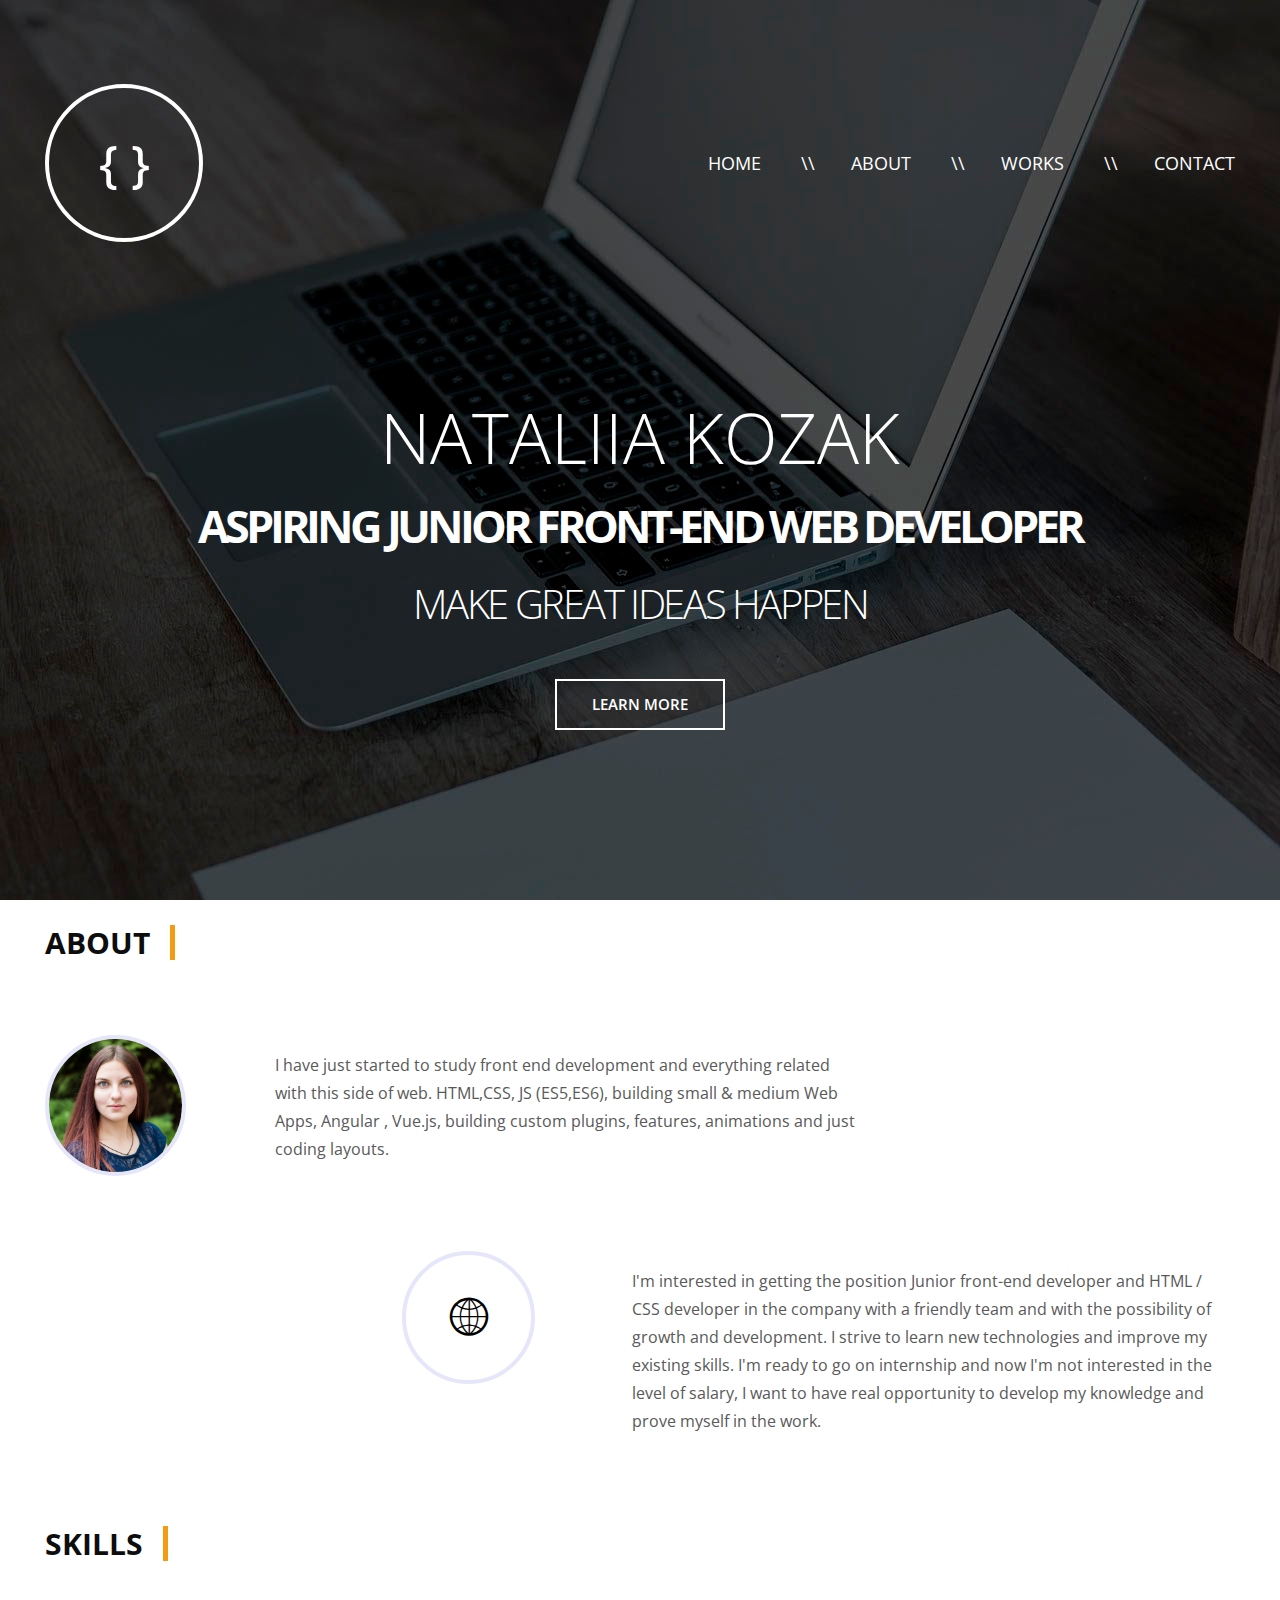
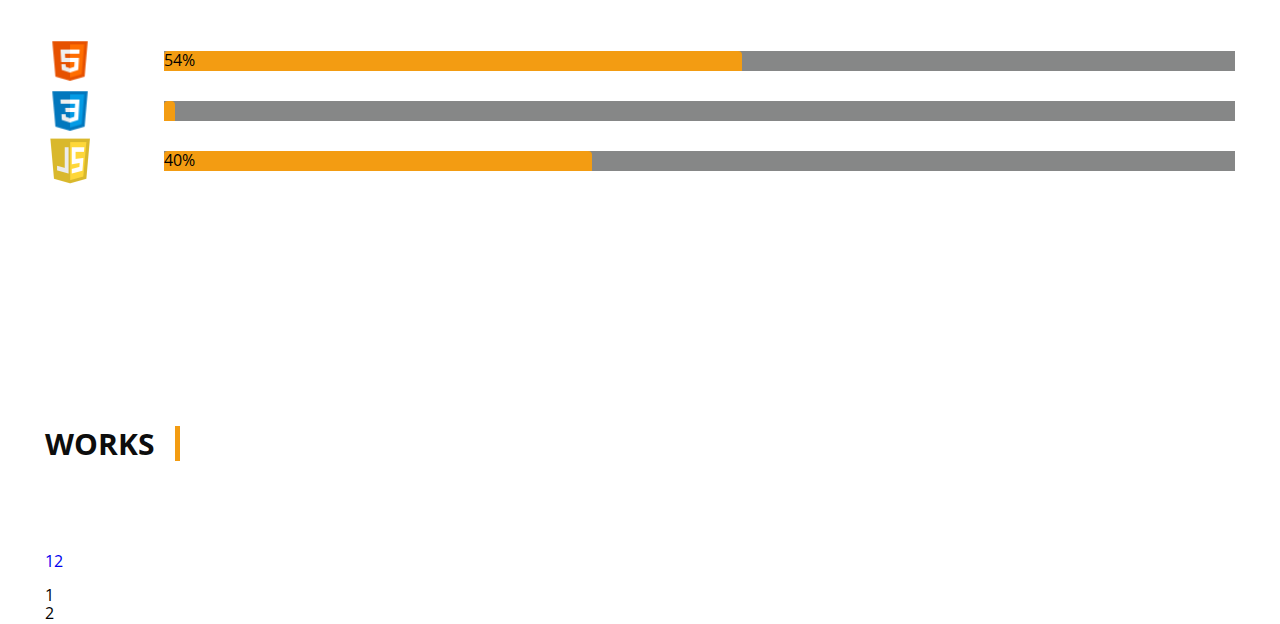
==== index.html @ 7c9bb52e "First commit" ====
<!DOCTYPE html>
<html lang="en">
<head>
    <meta charset="UTF-8">
    <title>Main</title>
    <meta name="viewport" content="width=device-width, initial-scale=1, user-scalable=no, maximum-scale=1">
    <link href="https://fonts.googleapis.com/css?family=Calligraffitti|Open+Sans:300,300i,400,400i,600,600i,700,700i&amp;subset=cyrillic,cyrillic-ext"
          rel="stylesheet">

    <link rel="stylesheet" href="css/normalize.css">
    <link rel="stylesheet" href="css/style.css">
    <link rel="stylesheet" href="css/iconmoon.css">

</head>
<body>
<header>
    <div class="container ">
        <div class=" header-container">
            <div class="logo"><a href="#"> { }</a></div>
            <div class="nav">
                <ul class="menu">
                    <li class="menu__item">
                        <a class="menu__link">Home</a></li>
                    <li class="menu__item">
                        <a href="#about" class="menu__link">About</a></li>
                    <li class="menu__item">
                        <a href="#works" class="menu__link">Works</a></li>
                    <li class="menu__item">
                        <a href="contact"class="menu__link">Contact</a>
                    </li>
                </ul>

            </div>
        </div>
    </div>
</header>
<section id="banner">
    <div class="container">
        <h1>
            Nataliia Kozak
            <span class="bold">Aspiring Junior Front-end web developer </span>
            <span class="small">Make Great Ideas Happen</span>
        </h1>
        <a href="#about" class="btn">Learn More</a>
    </div>
</section>
<section id="about">
    <div class="container">
        <div class="title">
            <h2>About</h2>
        </div>
        <div class="about-block">

                <div class="my-photo">
                <img src="img/photo.jpg">



            </div>
            <div class="about-block__text">
                <p>I have just started to study front end development and everything related with
                    this side of web. HTML,CSS, JS (ES5,ES6), building small & medium Web Apps, Angular , Vue.js,
                    building custom plugins, features, animations and just coding layouts.
                </p></div>
        </div>

        <div class="about-block second-block">
            <div class="about-block__icon">
                <span class="icon-world"></span>
            </div>
            <div class="about-block__text">
                <p>I'm interested in getting the position Junior front-end developer and HTML / CSS developer in the
                    company with a friendly team and with the possibility of growth and development. I strive to learn
                    new technologies and improve my existing skills.
                    I'm ready to go on internship and now I'm not interested in the level of salary, I want to have real
                    opportunity to develop my knowledge and prove myself in the work.
                </p>
            </div>

        </div>
    </div>

    <div class="clearfix"></div>
</section>

<section id="skills">
    <div class="container">
        <div class="title">
            <h2>Skills</h2>
        </div>
        <div class="skills-block">

                <div class="skills-block__item" id="html5">
                    <img src="img/html.png" alt="html">
                    <div class="line">
                        <div class="inside_line" style="width:1%;" id="line-html"></div></div>

</div>
            <div class="skills-block__item" id="css">
                <img src="img/css3.png" alt="css">
                <div class="line">
                    <div class="inside_line" id="line-css"></div></div>
            </div>


            <div class="skills-block__item" id="js">
                <img src="img/javascript.png" alt="javascript">
                <div class="line">
                    <div class="inside_line" id="line-js"></div></div>
            </div>




                <p id="extra_p"></p>


         </div>
    </div>
</section>


    <section id="works">
        <div class="container">
            <div class="title">
                <h2>Works</h2>
            </div>

            <div class="slider">

            </div>
            <div class="tab-container">
                <ul class="tab-list tabs">
                    <li class="tab-list__item">
                        <a href="#tab1">1</a>
                    </li>
                    <li class="tab-list__item">
                        <a href="#tab2">2</a>
                    </li>


                </ul>
                <div class="tab-content">
                    <div id="tab1">1</div>
                    <div id="tab2">2</div>

                </div>

            </div>
        </div>
    </section>
    <script src="js/jquery-3.3.1.min.js"></script>
    <script src="js/custom.js"></script>
</body>
</html>
---- css/style.css ----
body{
    background-color: white;
    color:black;
    font-family:"Open Sans", Arial, self-serif;
    font-size: 16px;
}

.container{
    max-width: 1190px;
    margin: 0 auto;
    padding: 0 20px;
}


h1 {
    color: #ffffff;
    font-size: 70px;
    font-weight: 300;

    text-transform: uppercase;

}
h1 .bold {
        font-size: 45px;
        font-weight: 700;
        letter-spacing: -4.2px;
        display: block;
        padding-top: 0.5em;
    }
h1 .small{
    font-size: 40px;
    font-weight: 300;
    letter-spacing: -2.4px;

}



h2{
    display: inline-block;
    color: #0d0d0d;
    font-size: 30px;
    font-weight: 700;
    line-height: 35px;
    text-transform: uppercase;
    border-right: 5px solid #f39c12;
    padding-right: 20px;
}

header{
position: absolute;
    top:84px;
    left: 0;
    right: 0;
    z-index: 99;
}



.header-container{
    display: flex;
    align-items: center;
    justify-content: space-between;
}


.logo a {
    display: flex;
    align-items: center;
    justify-content: center;
    width: 150px;
    height: 150px;
    border: 4px solid #ffffff;
    color: #ffffff;
    font-size: 50px;
    line-height: 45px;
    font-weight: 500;
    text-transform: uppercase;
    border-radius: 50%;
}

.logo a:hover {
    color: #f39c12;
}


.menu {
    list-style: none;
    display: flex;
    justify-content: center;
}

.menu__item{
    margin-left: 90px;
    position: relative;
}

.menu__item:after{
    content:"\\\\";
    display: block;
    color: #ffffff;
    font-size: 18px;
    font-weight: 400;
    line-height: 20px;
    position: absolute;
    left: 100%;
    margin-left: 40px;
    top:0;
}

.menu__item:last-child:after{
    display: none;
}

.menu__link{
    color: #ffffff;
    font-size: 18px;
    font-weight: 400;
    line-height: 20px;
    text-transform: uppercase;
}

.menu__link:hover{
    color: #000000;

}

#banner {
    box-sizing: border-box;
    padding-top: 350px;
    padding-bottom: 30px;
    text-align: center;
    background: url(../img/junior.png) no-repeat center top;
    height: 900px;
    background-attachment: fixed;


}

.btn {
    display: inline-block;
    vertical-align: middle;
    font-family: 'Open Sans', Arial ,sans-serif;
    border: 2px solid #ffffff;
    background-color: transparent;
    color: #ffffff;
    font-size: 15px;
    font-weight: 600;
    text-transform: uppercase;
    text-decoration: none;
    padding: 15px 35px ;
}

.btn:hover {
    background-color: #f39c12;
    color: #ffffff;
    text-decoration: none;
    border-color: #f39c12;
}




.title {
    padding-bottom: 50px;
}

.about-block {
    display: flex;
    justify-content: space-between;
    width: 70%;
    margin-bottom: 50px;
    float: left;
}

.about-block.second-block {
    float: right;
    width:70%
}

.about-block__text{
    width:70%;
    display: flex;
    justify-content: space-between;
    margin-right: 20px;
}

.clearfix {
    clear: both;
}



.my-photo{
    max-width:133px;
    max-height:133px;
    border: 4px solid lavender;
    border-radius: 50%;
    display: flex;
    justify-content: center;
    align-items: center;
    overflow: hidden;
    margin-bottom: 25px;
    flex: none;
    margin-right: 20px;
}
.my-photo img {
    display: flex;
    border-radius: 50%;
    width: 100%;
}



.about-block__text p {
    color: #595959;
    font-weight: 400;
    line-height: 28px;
    font-size: 16px;

}

.about-block__icon{
    border-radius: 50%;
    border: 4px solid lavender;
    width:125px;
    height: 125px;
    display: flex;
    justify-content: center;
    align-items: center;
    flex: none;
    margin-right: 29px;
    font-size: 40px;

}


.about-block__image{
    background-color: red;
    width:40%;
}

.bar-box{
    width: 100%;
    background: darkgray;
    height: 10px;
}


.tab-list {
    list-style: none;
    width:100%;
    display: flex;
    padding: 0;
}

.tab-list__item{
    display: flex;
    justify-content: space-between;

}


/*skills*/

.skills-block{
    display: flex;
    justify-content: space-between;
    width: 100%;
    flex-direction: column;
}

.skills-block__item {
    display: flex;
    justify-content: space-between;
    width: 100%;
    flex-direction: row;
    align-items: center;
}

.skills-block__item img{
    width: 50px;
    height: 50px;
}

.inside_line, #line-html {
    width: 1%;
    height: 20px;
     background-color: #f39c12;
    -webkit-border-radius: 4px 4px 0px 0px;
    -moz-border-radius: 4px 4px 0px 0px;
    border-radius: 4px 4px 0px 0px;


}

.skills-block__item:hover .inside_line {



}
#skills {
    width:100%;
    height:500px;
}

#clear {
    clear:both;}



.line {
    width:90%;
    height:20px;
    background:#868787;





}
---- css/iconmoon.css ----
@font-face {
  font-family: 'icomoon';
  src:  url('../fonts/fonts/icomoon.eot?9hb9ew');
  src:  url('../fonts/fonts/icomoon.eot?9hb9ew#iefix') format('embedded-opentype'),
    url('../fonts/fonts/icomoon.ttf?9hb9ew') format('truetype'),
    url('../fonts/fonts/icomoon.woff?9hb9ew') format('woff'),
    url('../fonts/fonts/icomoon.svg?9hb9ew#icomoon') format('svg');
  font-weight: normal;
  font-style: normal;
}

[class^="icon-"], [class*=" icon-"] {
  /* use !important to prevent issues with browser extensions that change fonts */
  font-family: 'icomoon' !important;
  speak: none;
  font-style: normal;
  font-weight: normal;
  font-variant: normal;
  text-transform: none;
  line-height: 1;

  /* Better Font Rendering =========== */
  -webkit-font-smoothing: antialiased;
  -moz-osx-font-smoothing: grayscale;
}

.icon-banknote:before {
  content: "\e900";
}
.icon-params:before {
  content: "\e901";
}
.icon-Shape_1:before {
  content: "\e902";
  color: #fff;
}
.icon-world:before {
  content: "\e903";
}
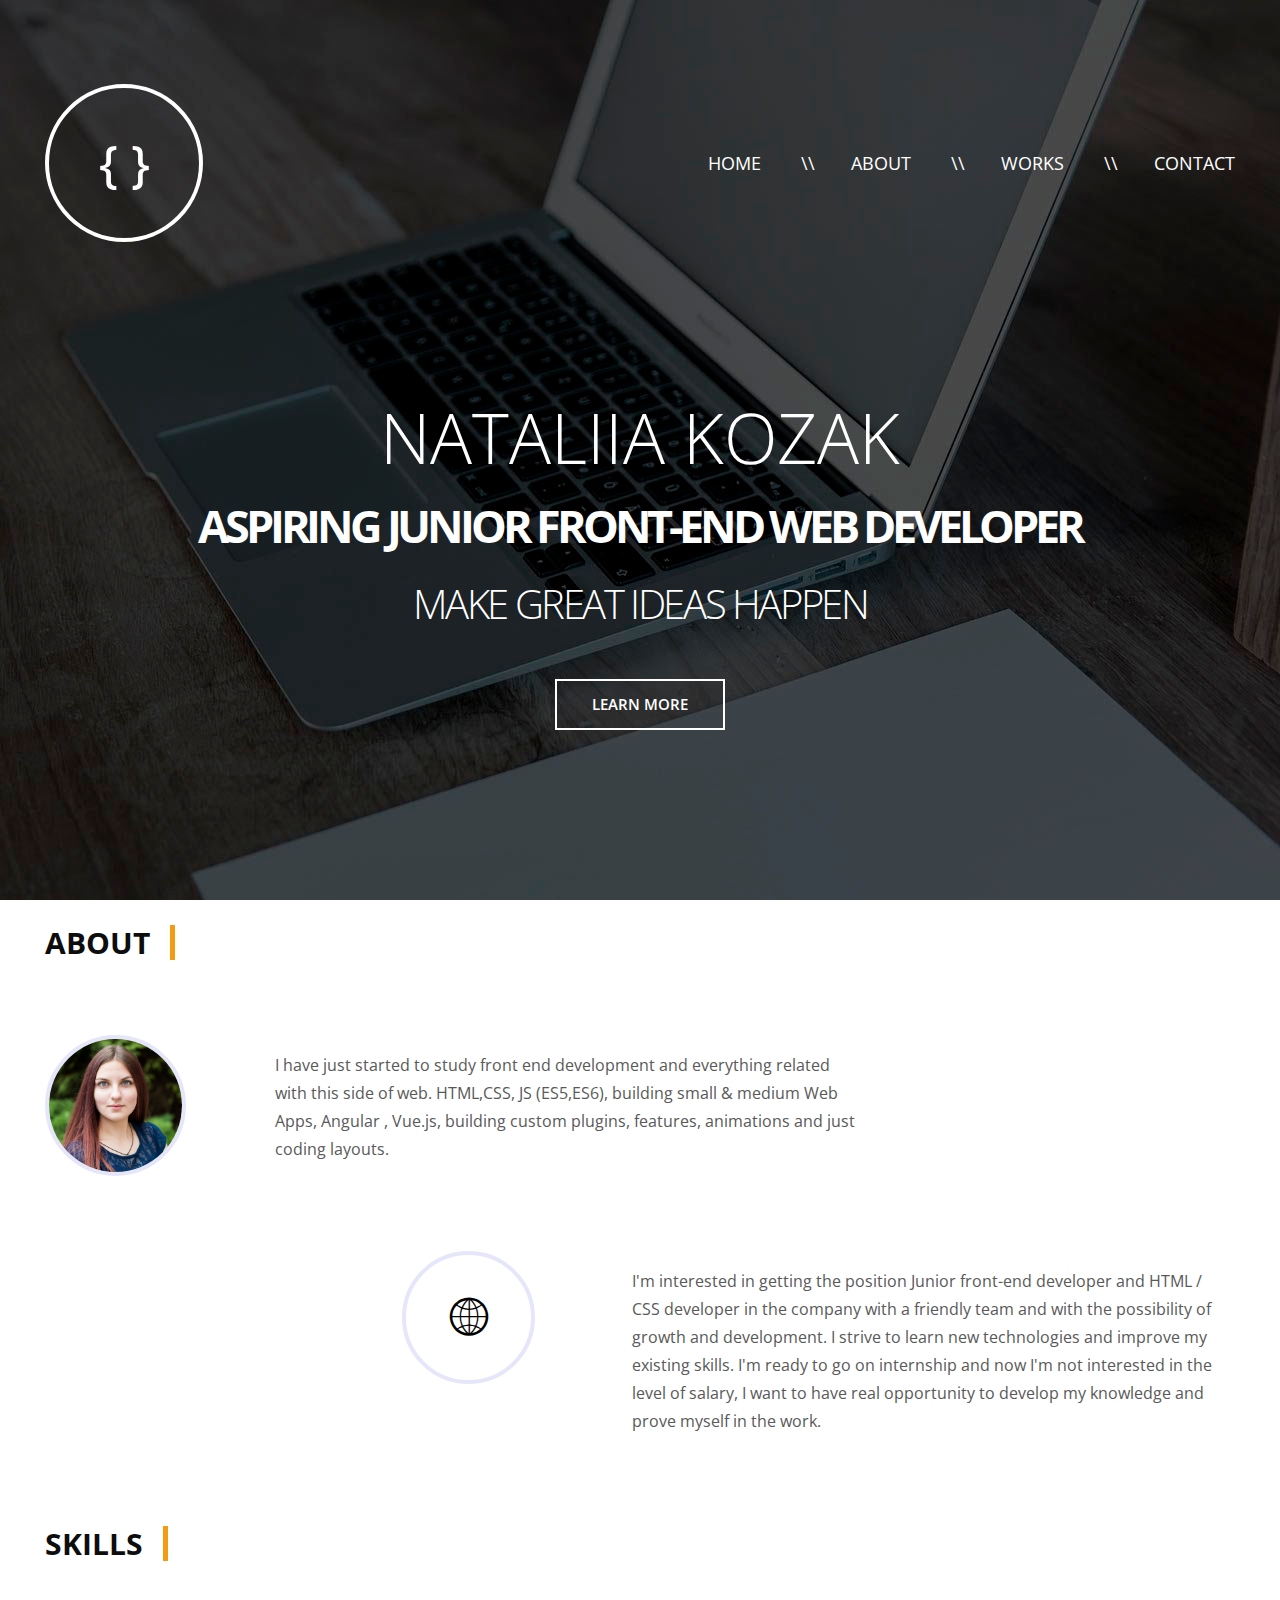
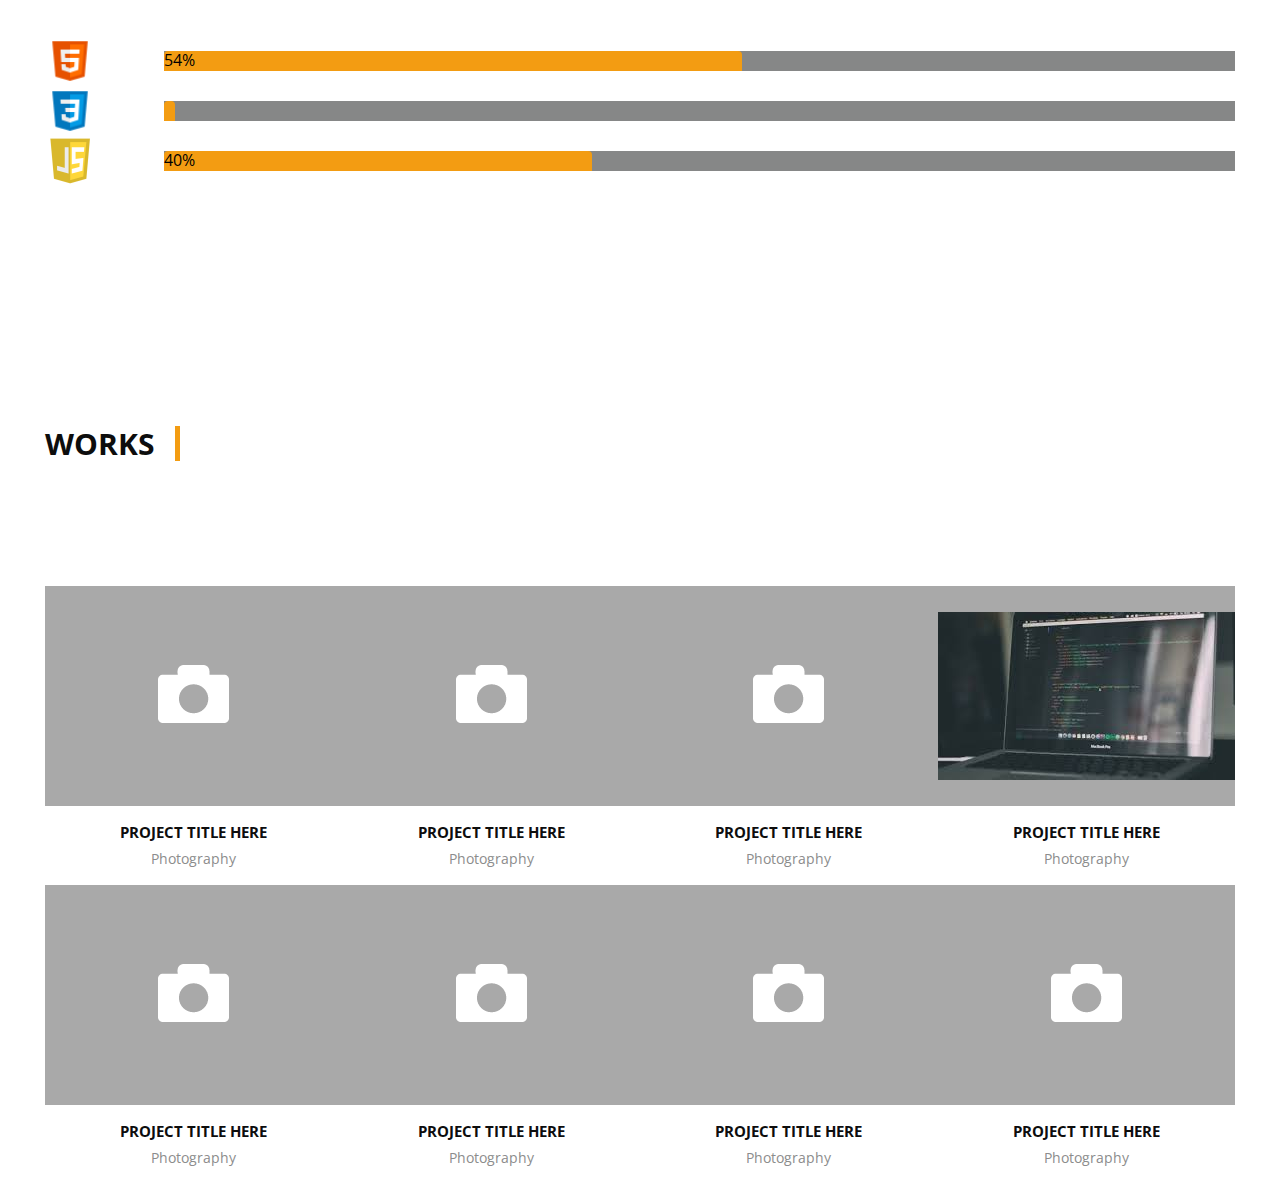
==== commit 8939cb28: "'one'" ====
--- a/index.html
+++ b/index.html
@@ -11,6 +11,7 @@
     <link rel="stylesheet" href="css/style.css">
     <link rel="stylesheet" href="css/iconmoon.css">
 
+
 </head>
 <body>
 <header>
@@ -26,7 +27,7 @@
                     <li class="menu__item">
                         <a href="#works" class="menu__link">Works</a></li>
                     <li class="menu__item">
-                        <a href="contact"class="menu__link">Contact</a>
+                        <a href="contact" class="menu__link">Contact</a>
                     </li>
                 </ul>
 
@@ -51,9 +52,8 @@
         </div>
         <div class="about-block">
 
-                <div class="my-photo">
+            <div class="my-photo">
                 <img src="img/photo.jpg">
-
 
 
             </div>
@@ -90,66 +90,173 @@
         </div>
         <div class="skills-block">
 
-                <div class="skills-block__item" id="html5">
-                    <img src="img/html.png" alt="html">
-                    <div class="line">
-                        <div class="inside_line" style="width:1%;" id="line-html"></div></div>
-
-</div>
+            <div class="skills-block__item" id="html5">
+                <img src="img/html.png" alt="html">
+                <div class="line">
+                    <div class="inside_line" style="width:1%;" id="line-html"></div>
+                </div>
+
+            </div>
             <div class="skills-block__item" id="css">
                 <img src="img/css3.png" alt="css">
                 <div class="line">
-                    <div class="inside_line" id="line-css"></div></div>
+                    <div class="inside_line" id="line-css"></div>
+                </div>
             </div>
 
 
             <div class="skills-block__item" id="js">
                 <img src="img/javascript.png" alt="javascript">
                 <div class="line">
-                    <div class="inside_line" id="line-js"></div></div>
-            </div>
-
-
-
-
-                <p id="extra_p"></p>
-
-
-         </div>
-    </div>
-</section>
-
-
-    <section id="works">
-        <div class="container">
-            <div class="title">
-                <h2>Works</h2>
-            </div>
-
-            <div class="slider">
-
-            </div>
-            <div class="tab-container">
-                <ul class="tab-list tabs">
-                    <li class="tab-list__item">
-                        <a href="#tab1">1</a>
-                    </li>
-                    <li class="tab-list__item">
-                        <a href="#tab2">2</a>
-                    </li>
-
-
-                </ul>
-                <div class="tab-content">
-                    <div id="tab1">1</div>
-                    <div id="tab2">2</div>
-
-                </div>
-
-            </div>
-        </div>
-    </section>
-    <script src="js/jquery-3.3.1.min.js"></script>
-    <script src="js/custom.js"></script>
+                    <div class="inside_line" id="line-js"></div>
+                </div>
+            </div>
+
+
+            <p id="extra_p"></p>
+
+
+        </div>
+    </div>
+</section>
+
+
+<section id="works">
+    <div class="container">
+        <div class="title">
+            <h2>Works</h2>
+        </div>
+
+        <div class="slider">
+
+        </div>
+
+            <div class="portfolio">
+                <div class="portfolio_list_item">
+                    <a href="#" class="portfolio_list_link"></a>
+                    <div class="portfolio_list_img">
+                        <span class="portfolio_icon"><img src="img/photoimg.png"></span>
+                        <a href="#" class="portfolio_list_preview" ></a>
+                    </div>
+                    <div class="portfolio_list_text">
+                        <p class="portfolio_list_title">project Title Here </p>
+                        <p class="portfolio_list_describe">Photography</p>
+                    </div>
+
+                </div>
+
+
+                <div class="portfolio_list_item">
+                    <a href="#" class="portfolio_list_link"></a>
+                    <div class="portfolio_list_img">
+                        <span class="portfolio_icon"> <img src="img/photoimg.png"> </span>
+                        <a href="#" class="portfolio_list_preview" ></a>
+                    </div>
+                    <div class="portfolio_list_text">
+                        <p class="portfolio_list_title">project Title Here</p>
+                        <p class="portfolio_list_describe">Photography</p>
+                    </div>
+
+                </div>
+
+
+                <div class="portfolio_list_item">
+                    <a href="#" class="portfolio_list_link"> </a>
+                    <div class="portfolio_list_img">
+                        <span class="portfolio_icon">  <img src="img/photoimg.png"></span>
+                        <a href="#" class="portfolio_list_preview" ></a>
+                    </div>
+                    <div class="portfolio_list_text">
+                        <p class="portfolio_list_title">project Title Here</p>
+                        <p class="portfolio_list_describe">Photography</p>
+                    </div>
+
+                </div>
+
+
+                <div class="portfolio_list_item">
+                    <a href="#" class="portfolio_list_link"> </a>
+                    <div class="portfolio_list_img">
+                         <img src="img/images.jpg">
+                        <a href="#" class="portfolio_list_preview" ></a>
+                    </div>
+                    <div class="portfolio_list_text">
+                        <p class="portfolio_list_title">project Title Here</p>
+                        <p class="portfolio_list_describe">Photography</p>
+
+
+                    </div>
+
+                </div>
+
+
+                <div class="portfolio_list_item">
+                    <a href="#" class="portfolio_list_link"></a>
+                    <div class="portfolio_list_img">
+                        <span class="portfolio_icon"><img src="img/photoimg.png"></span>
+                        <a href="#" class="portfolio_list_preview" ></a>
+                    </div>
+                    <div class="portfolio_list_text">
+                        <p class="portfolio_list_title">project Title Here</p>
+                        <p class="portfolio_list_describe">Photography</p>
+                    </div>
+
+                </div>
+
+
+                <div class="portfolio_list_item">
+                    <a href="#" class="portfolio_list_link">  </a>
+                    <div class="portfolio_list_img">
+                        <span class="portfolio_icon"><img src="img/photoimg.png"></span>
+                        <a href="#" class="portfolio_list_preview" ></a>
+                    </div>
+                    <div class="portfolio_list_text">
+                        <p class="portfolio_list_title">project Title Here</p>
+                        <p class="portfolio_list_describe">Photography</p>
+                    </div>
+
+                </div>
+
+                <div class="portfolio_list_item">
+                    <a href="#" class="portfolio_list_link">     </a>
+                    <div class="portfolio_list_img">
+                        <span class="portfolio_icon"><img src="img/photoimg.png"></span>
+                        <a href="#" class="portfolio_list_preview" ></a>
+                    </div>
+                    <div class="portfolio_list_text">
+                        <p class="portfolio_list_title">project Title Here</p>
+                        <p class="portfolio_list_describe">Photography</p>
+                    </div>
+
+                </div>
+
+                <div class="portfolio_list_item">
+                    <a href="#" class="portfolio_list_link"> </a>
+                    <div class="portfolio_list_img">
+                        <span class="portfolio_icon"><img src="img/photoimg.png"></span>
+                        <a href="#" class="portfolio_list_preview" ></a>
+                    </div>
+                    <div class="portfolio_list_text">
+                        <p class="portfolio_list_title">project Title Here</p>
+                        <p class="portfolio_list_describe">Photography</p>
+                    </div>
+
+                </div>
+
+
+            </div>
+        </div>
+</section>
+<script src="https://code.jquery.com/jquery-3.3.1.slim.min.js"
+        integrity="sha384-q8i/X+965DzO0rT7abK41JStQIAqVgRVzpbzo5smXKp4YfRvH+8abtTE1Pi6jizo"
+        crossorigin="anonymous"></script>
+<script src="https://cdnjs.cloudflare.com/ajax/libs/popper.js/1.14.3/umd/popper.min.js"
+        integrity="sha384-ZMP7rVo3mIykV+2+9J3UJ46jBk0WLaUAdn689aCwoqbBJiSnjAK/l8WvCWPIPm49"
+        crossorigin="anonymous"></script>
+<script src="https://stackpath.bootstrapcdn.com/bootstrap/4.1.3/js/bootstrap.min.js"
+        integrity="sha384-ChfqqxuZUCnJSK3+MXmPNIyE6ZbWh2IMqE241rYiqJxyMiZ6OW/JmZQ5stwEULTy"
+        crossorigin="anonymous"></script>
+<script src="js/jquery-3.3.1.min.js"></script>
+<script src="js/custom.js"></script>
 </body>
 </html>--- a/css/style.css
+++ b/css/style.css
@@ -314,9 +314,94 @@
     height:20px;
     background:#868787;
 
-
-
-
-
-}
-
+}
+
+
+/*work*/
+
+.portfolio{
+    margin-top: 50px;
+    display: flex;
+    flex-wrap: wrap;
+    flex-direction: row;
+}
+
+.portfolio_list_item {
+    width: 25%;
+    position: relative;
+
+}
+
+.portfolio_list_item:hover .portfolio_list_preview {
+    display: block;
+}
+
+.portfolio_list_item:hover .portfolio_icon {
+    display: none;
+}
+
+.portfolio_list_link {
+    position: absolute;
+    top:0;
+    left: 0;
+    right: 0;
+    bottom: 0;
+    z-index: 2;
+}
+
+.portfolio_list_img{
+    height:220px;
+    background-color: darkgray;
+    display: flex;
+    align-items: center;
+    justify-content: center;
+    overflow: hidden;
+    position: relative;
+
+}
+
+
+
+.portfolio_list_text {
+    color: #0d0d0d;
+    font-family: "Open Sans";
+    font-size: 15px;
+    line-height: 22px;
+    text-align: center;
+
+}
+.portfolio_list_title {
+    font-weight: 700;
+    text-transform: uppercase;
+    margin-bottom: 0;
+}
+
+.portfolio_list_describe{
+    color: #8c8c8c;
+    font-size: 14px;
+    font-weight: 400;
+    margin: 5px 0 15px;
+}
+
+.portfolio_list_preview {
+    position: absolute;
+    left:50%;
+    top:50%;
+    width: 99px;
+    height: 99px;
+    background: #f39c12;
+    background-image: url("/img/plus.png");
+    opacity: 0.5;
+    border-radius: 50%;
+    display: none;
+    transform: translate(-50%, -50%);
+    z-index: 3;
+
+}
+
+.portfolio_list_preview:after{
+    content: url("+");
+    display: block;
+    text-align: center;
+
+}
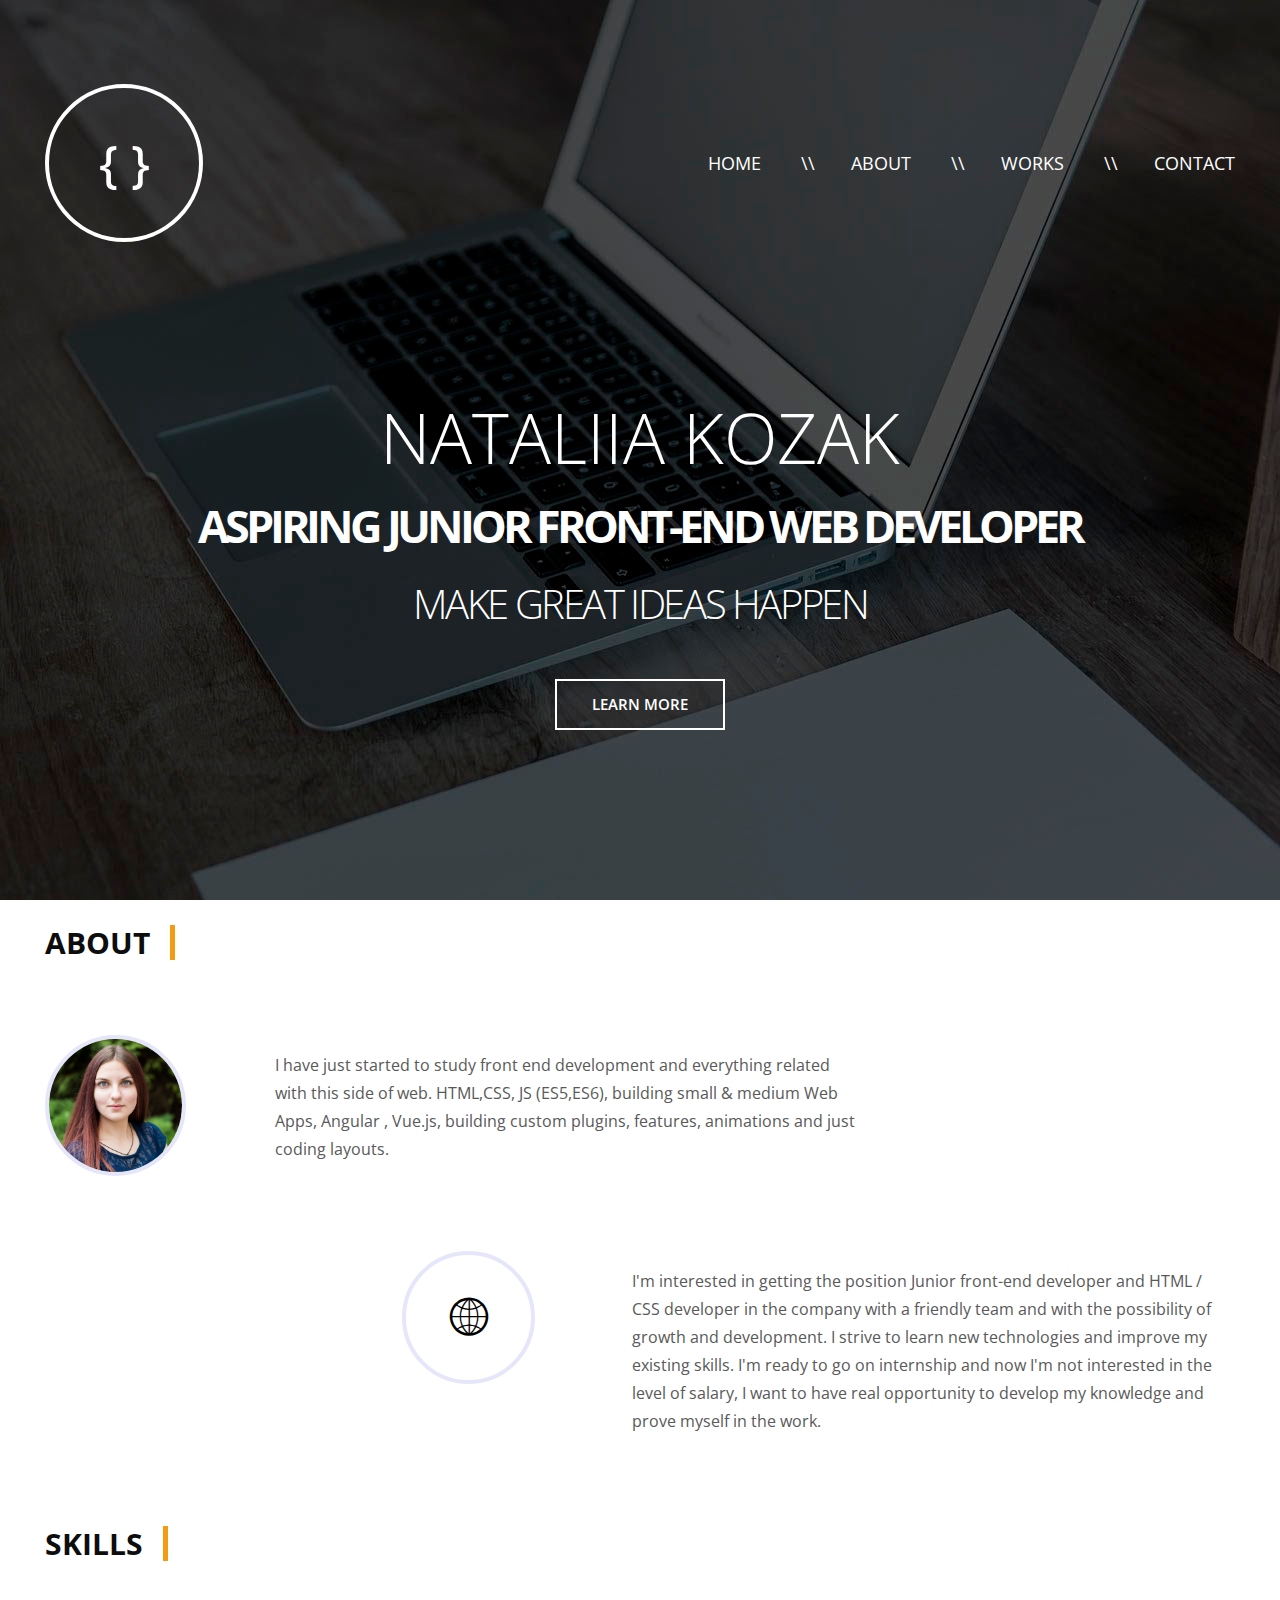
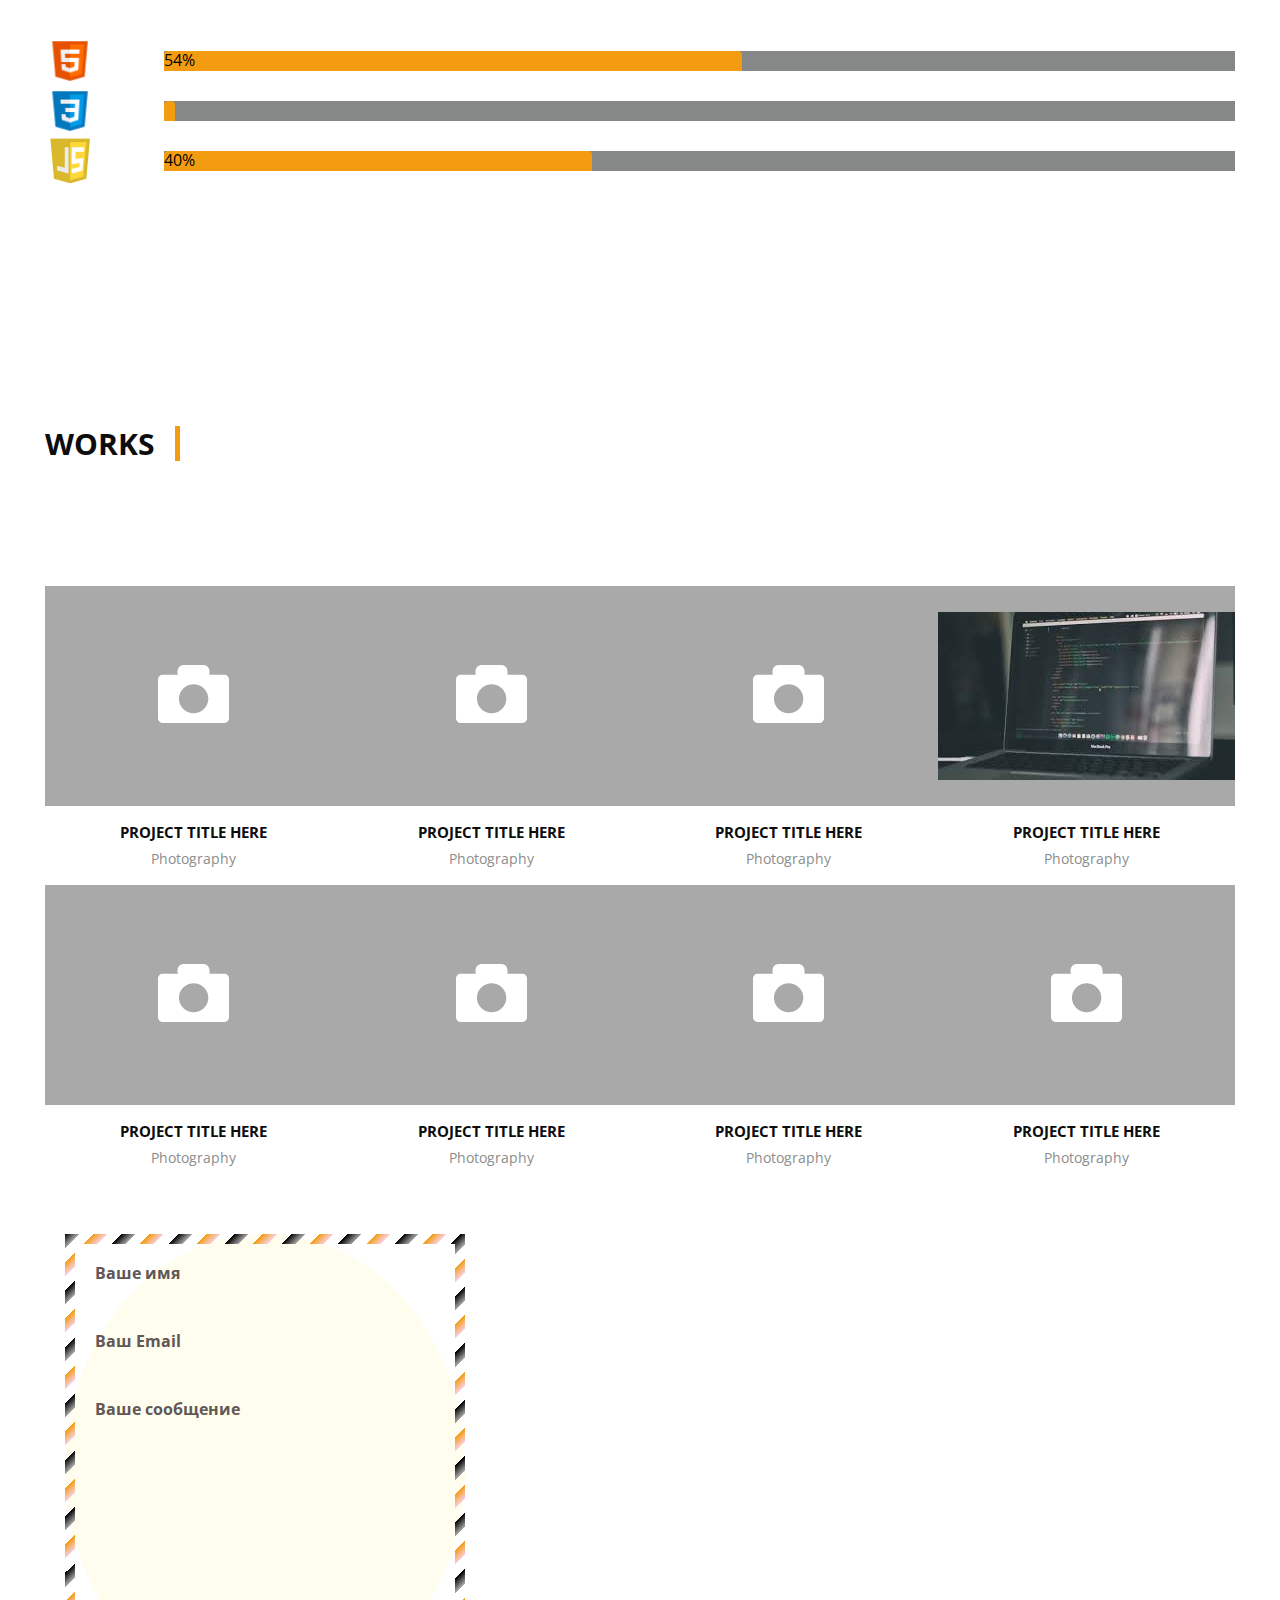
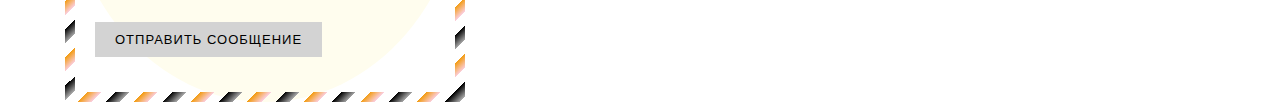
==== commit ed344773: "add form'" ====
--- a/index.html
+++ b/index.html
@@ -242,6 +242,28 @@
                     </div>
 
                 </div>
+
+
+                <footer>
+                    <div class="container">
+                    <form action="" class="postcard">
+                        <div class="form-row">
+                            <label for="name">Ваше имя</label><input type="text" id="name" required="">
+                        </div>
+                        <div class="form-row">
+                            <label for="email">Ваш Email</label><input type="email" id="email" required="">
+                        </div>
+                        <div class="form-row">
+                            <label for="message">Ваше сообщение</label><textarea rows="5" id="message" required=""></textarea>
+                        </div>
+                        <div class="form-row">
+                            <input type="submit" value="Отправить сообщение">
+                        </div>
+                    </form>
+                    </div>
+                </footer>
+
+
 
 
             </div>
--- a/css/style.css
+++ b/css/style.css
@@ -405,3 +405,87 @@
     text-align: center;
 
 }
+
+/*footer*/
+
+.postcard {
+    max-width: 350px;
+    margin: 50px auto 0;
+    padding: 20px;
+    background: #fffdee;
+    border: 10px solid transparent;
+    border-radius: 50%;
+    border-image: 10 repeating-linear-gradient(135deg, black, darkgray 10px, transparent 10px, transparent 20px, #f39c12 20px, #FBCFDF 30px,transparent 30px, transparent 40px);
+    font-family: "Open Sans", Arial, self-serif;
+    color: #605756;
+}
+
+.form-row {
+    margin-bottom: 15px;
+    box-sizing: border-box;
+}
+
+label {
+    cursor: default;
+    font-weight: bold;
+}
+
+
+.form-row input[type="text"], .form-row input[type="email"], .form-row textarea {
+    width: 95%;
+    padding: 0 10px;
+    line-height: 35px;
+    border-width: 0;
+    outline: none;
+    background: transparent url(https://html5book.ru/wp-content/uploads/2016/12/bg-form.png) bottom left repeat-x;
+    background-size: 8px 35px;
+
+}
+
+.form-row input[type="submit"] {
+    padding: 10px 20px;
+    margin-top: 10px;
+    background: lightgrey;
+    border-width: 0;
+    cursor: pointer;
+    outline: none;
+    font-size: 13px;
+    letter-spacing: 1px;
+    color: black;
+    text-transform: uppercase;
+    transition: 1s cubic-bezier(.165, .84, .44, 1);
+}
+
+.form-row input[type="submit"]:hover {
+    padding: 10px 20px;
+    margin-top: 10px;
+    background: #f39c12;
+    border-width: 0;
+    cursor: pointer;
+    outline: none;
+    font-size: 13px;
+    letter-spacing: 1px;
+    color: #fffdee;
+    text-transform: uppercase;
+    transition: 1s cubic-bezier(.165, .84, .44, 1);
+}
+
+.form-row textarea {
+    background-attachment: local;
+    background-repeat: repeat;
+    resize: none;
+}
+
+input, textarea, select, button {
+    text-rendering: auto;
+    color: initial;
+    letter-spacing: normal;
+    word-spacing: normal;
+    text-transform: none;
+    text-indent: 0px;
+    text-shadow: none;
+    display: inline-block;
+    text-align: start;
+    margin: 0em;
+    font: 400 13.3333px Arial;
+}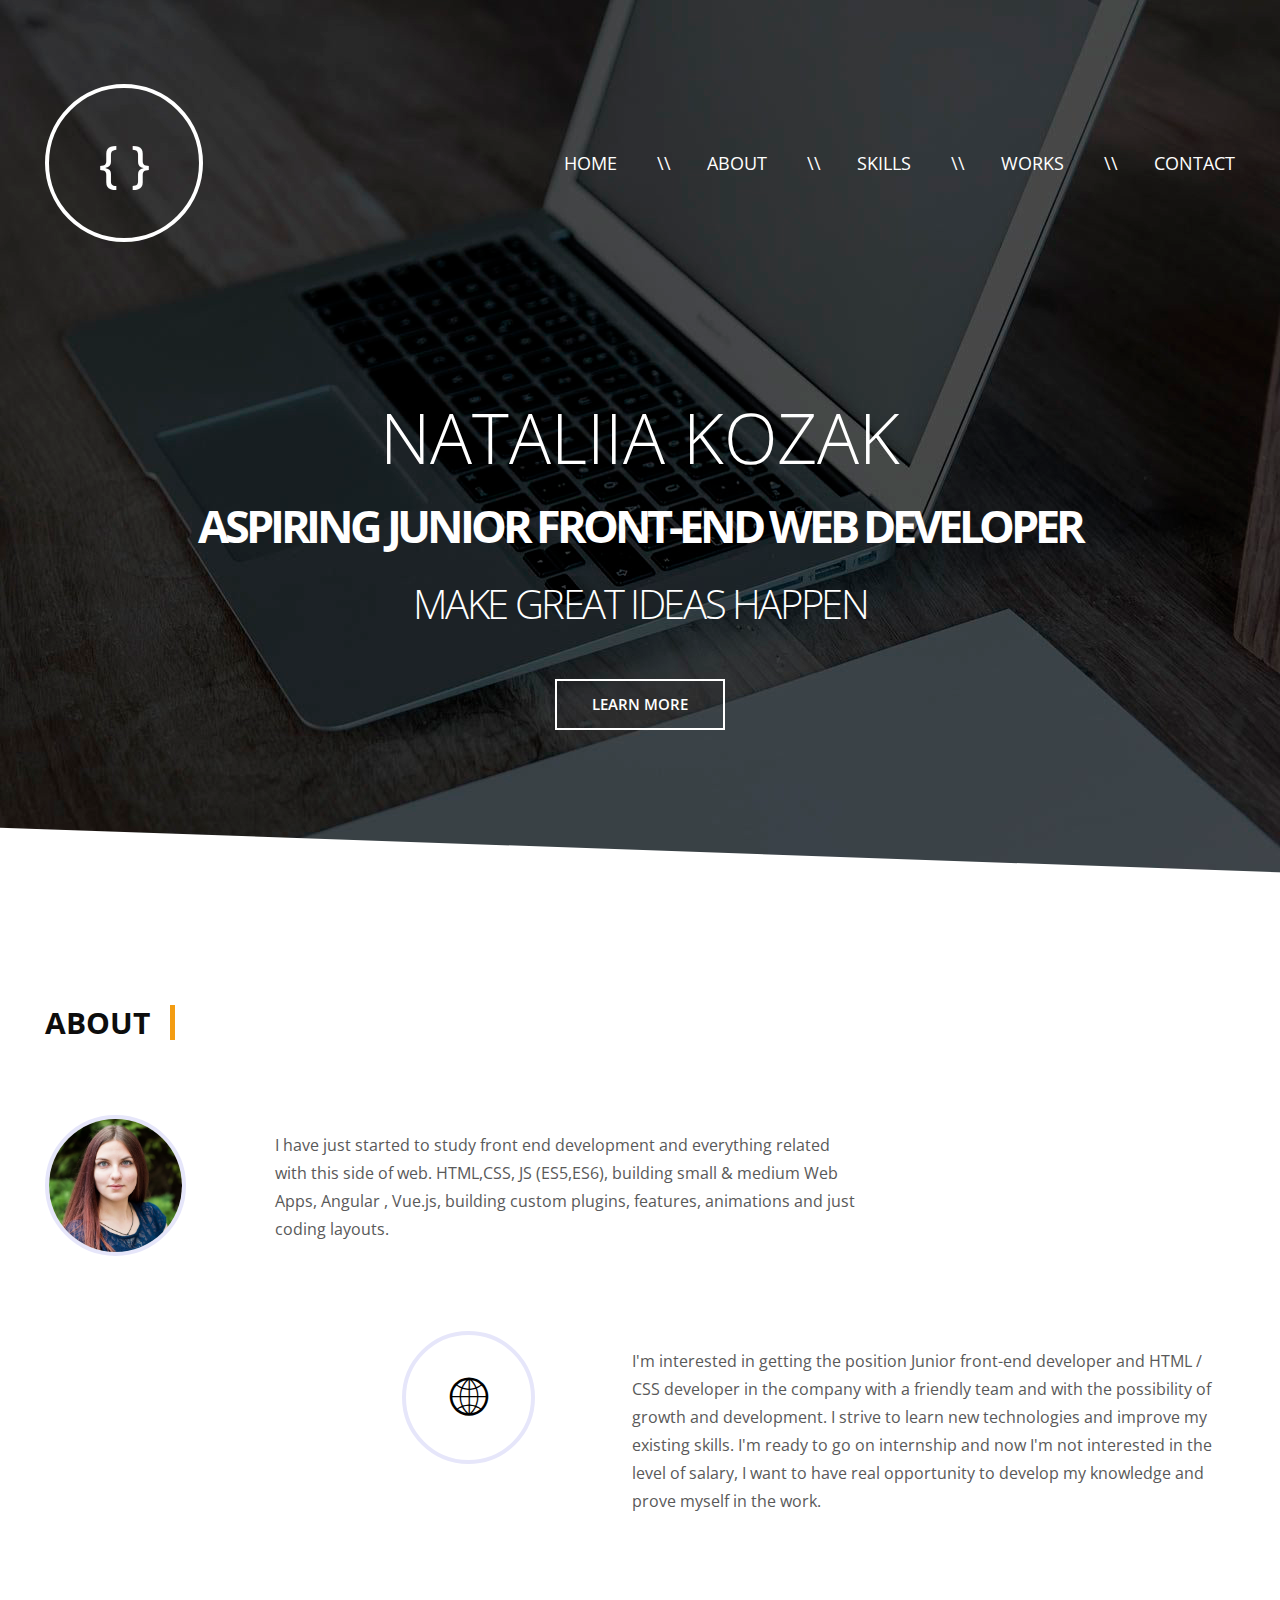
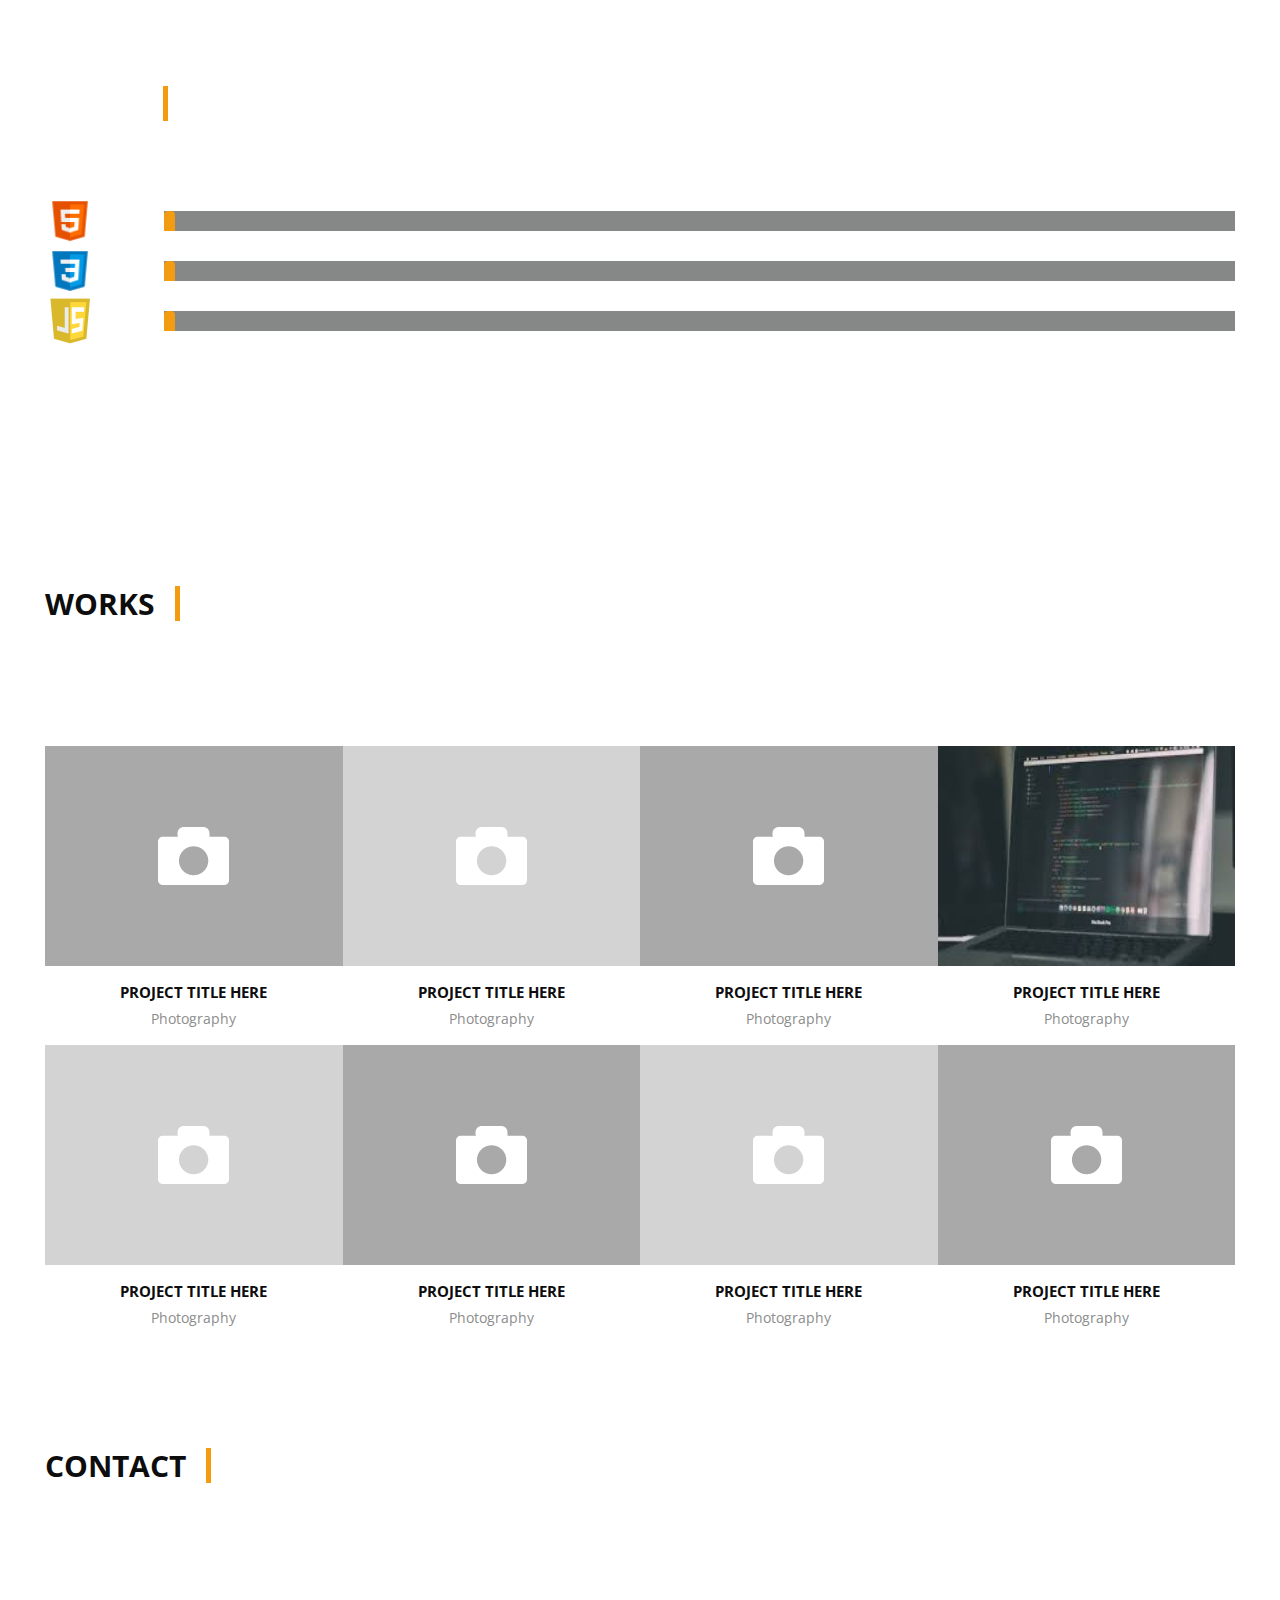
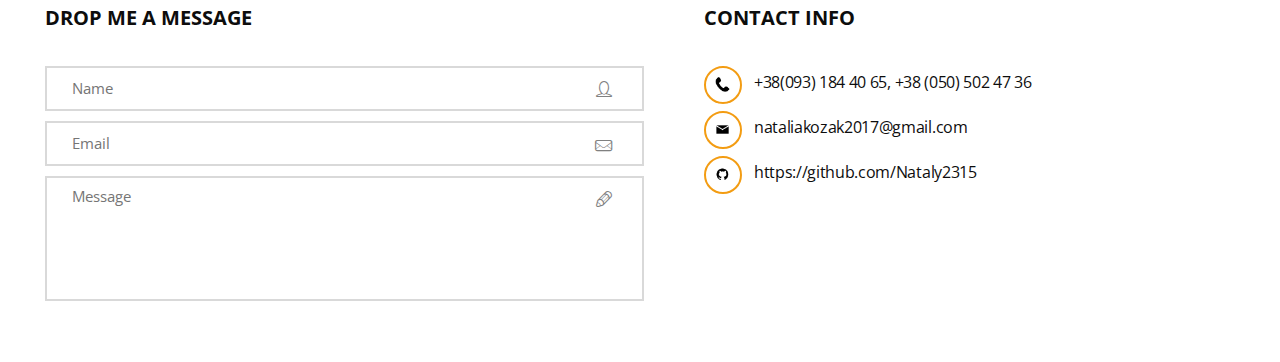
==== commit 0809c195: "'contacts'" ====
--- a/index.html
+++ b/index.html
@@ -9,14 +9,14 @@
 
     <link rel="stylesheet" href="css/normalize.css">
     <link rel="stylesheet" href="css/style.css">
-    <link rel="stylesheet" href="css/iconmoon.css">
+    <link rel="stylesheet" href="css/icomoon.css">
 
 
 </head>
 <body>
 <header>
     <div class="container ">
-        <div class=" header-container">
+        <div class="header-container ">
             <div class="logo"><a href="#"> { }</a></div>
             <div class="nav">
                 <ul class="menu">
@@ -25,9 +25,11 @@
                     <li class="menu__item">
                         <a href="#about" class="menu__link">About</a></li>
                     <li class="menu__item">
+                        <a href="#skills" class="menu__link">Skills</a></li>
+                    <li class="menu__item">
                         <a href="#works" class="menu__link">Works</a></li>
                     <li class="menu__item">
-                        <a href="contact" class="menu__link">Contact</a>
+                        <a href="#contact" class="menu__link">Contact</a>
                     </li>
                 </ul>
 
@@ -93,7 +95,7 @@
             <div class="skills-block__item" id="html5">
                 <img src="img/html.png" alt="html">
                 <div class="line">
-                    <div class="inside_line" style="width:1%;" id="line-html"></div>
+                    <div class="inside_line" id="line-html"></div>
                 </div>
 
             </div>
@@ -131,144 +133,173 @@
 
         </div>
 
-            <div class="portfolio">
-                <div class="portfolio_list_item">
-                    <a href="#" class="portfolio_list_link"></a>
-                    <div class="portfolio_list_img">
-                        <span class="portfolio_icon"><img src="img/photoimg.png"></span>
-                        <a href="#" class="portfolio_list_preview" ></a>
-                    </div>
-                    <div class="portfolio_list_text">
-                        <p class="portfolio_list_title">project Title Here </p>
-                        <p class="portfolio_list_describe">Photography</p>
-                    </div>
-
-                </div>
-
-
-                <div class="portfolio_list_item">
-                    <a href="#" class="portfolio_list_link"></a>
-                    <div class="portfolio_list_img">
-                        <span class="portfolio_icon"> <img src="img/photoimg.png"> </span>
-                        <a href="#" class="portfolio_list_preview" ></a>
-                    </div>
-                    <div class="portfolio_list_text">
-                        <p class="portfolio_list_title">project Title Here</p>
-                        <p class="portfolio_list_describe">Photography</p>
-                    </div>
-
-                </div>
-
-
-                <div class="portfolio_list_item">
-                    <a href="#" class="portfolio_list_link"> </a>
-                    <div class="portfolio_list_img">
-                        <span class="portfolio_icon">  <img src="img/photoimg.png"></span>
-                        <a href="#" class="portfolio_list_preview" ></a>
-                    </div>
-                    <div class="portfolio_list_text">
-                        <p class="portfolio_list_title">project Title Here</p>
-                        <p class="portfolio_list_describe">Photography</p>
-                    </div>
-
-                </div>
-
-
-                <div class="portfolio_list_item">
-                    <a href="#" class="portfolio_list_link"> </a>
-                    <div class="portfolio_list_img">
-                         <img src="img/images.jpg">
-                        <a href="#" class="portfolio_list_preview" ></a>
-                    </div>
-                    <div class="portfolio_list_text">
-                        <p class="portfolio_list_title">project Title Here</p>
-                        <p class="portfolio_list_describe">Photography</p>
-
-
-                    </div>
-
-                </div>
-
-
-                <div class="portfolio_list_item">
-                    <a href="#" class="portfolio_list_link"></a>
-                    <div class="portfolio_list_img">
-                        <span class="portfolio_icon"><img src="img/photoimg.png"></span>
-                        <a href="#" class="portfolio_list_preview" ></a>
-                    </div>
-                    <div class="portfolio_list_text">
-                        <p class="portfolio_list_title">project Title Here</p>
-                        <p class="portfolio_list_describe">Photography</p>
-                    </div>
-
-                </div>
-
-
-                <div class="portfolio_list_item">
-                    <a href="#" class="portfolio_list_link">  </a>
-                    <div class="portfolio_list_img">
-                        <span class="portfolio_icon"><img src="img/photoimg.png"></span>
-                        <a href="#" class="portfolio_list_preview" ></a>
-                    </div>
-                    <div class="portfolio_list_text">
-                        <p class="portfolio_list_title">project Title Here</p>
-                        <p class="portfolio_list_describe">Photography</p>
-                    </div>
-
-                </div>
-
-                <div class="portfolio_list_item">
-                    <a href="#" class="portfolio_list_link">     </a>
-                    <div class="portfolio_list_img">
-                        <span class="portfolio_icon"><img src="img/photoimg.png"></span>
-                        <a href="#" class="portfolio_list_preview" ></a>
-                    </div>
-                    <div class="portfolio_list_text">
-                        <p class="portfolio_list_title">project Title Here</p>
-                        <p class="portfolio_list_describe">Photography</p>
-                    </div>
-
-                </div>
-
-                <div class="portfolio_list_item">
-                    <a href="#" class="portfolio_list_link"> </a>
-                    <div class="portfolio_list_img">
-                        <span class="portfolio_icon"><img src="img/photoimg.png"></span>
-                        <a href="#" class="portfolio_list_preview" ></a>
-                    </div>
-                    <div class="portfolio_list_text">
-                        <p class="portfolio_list_title">project Title Here</p>
-                        <p class="portfolio_list_describe">Photography</p>
-                    </div>
-
-                </div>
-
-
-                <footer>
-                    <div class="container">
-                    <form action="" class="postcard">
-                        <div class="form-row">
-                            <label for="name">Ваше имя</label><input type="text" id="name" required="">
+        <div class="portfolio">
+            <div class="portfolio_list_item">
+                <a href="#" class="portfolio_list_link"></a>
+                <div class="portfolio_list_img">
+                    <span class="portfolio_icon"><img src="img/photoimg.png"></span>
+                    <a href="#" class="portfolio_list_preview"></a>
+                </div>
+                <div class="portfolio_list_text">
+                    <p class="portfolio_list_title">project Title Here </p>
+                    <p class="portfolio_list_describe">Photography</p>
+                </div>
+
+            </div>
+
+
+            <div class="portfolio_list_item">
+                <a href="#" class="portfolio_list_link"></a>
+                <div class="portfolio_list_img">
+                    <span class="portfolio_icon"> <img src="img/photoimg.png"> </span>
+                    <a href="#" class="portfolio_list_preview"></a>
+                </div>
+                <div class="portfolio_list_text">
+                    <p class="portfolio_list_title">project Title Here</p>
+                    <p class="portfolio_list_describe">Photography</p>
+                </div>
+
+            </div>
+
+
+            <div class="portfolio_list_item">
+                <a href="#" class="portfolio_list_link"> </a>
+                <div class="portfolio_list_img">
+                    <span class="portfolio_icon">  <img src="img/photoimg.png"></span>
+                    <a href="#" class="portfolio_list_preview"></a>
+                </div>
+                <div class="portfolio_list_text">
+                    <p class="portfolio_list_title">project Title Here</p>
+                    <p class="portfolio_list_describe">Photography</p>
+                </div>
+
+            </div>
+
+
+            <div class="portfolio_list_item">
+                <a href="#" class="portfolio_list_link"> </a>
+                <div class="portfolio_list_img">
+                    <img src="img/images.jpg">
+                    <a href="#" class="portfolio_list_preview"></a>
+                </div>
+                <div class="portfolio_list_text">
+                    <p class="portfolio_list_title">project Title Here</p>
+                    <p class="portfolio_list_describe">Photography</p>
+
+
+                </div>
+
+            </div>
+
+
+            <div class="portfolio_list_item">
+                <a href="#" class="portfolio_list_link"></a>
+                <div class="portfolio_list_img">
+                    <span class="portfolio_icon"><img src="img/photoimg.png"></span>
+                    <a href="#" class="portfolio_list_preview"></a>
+                </div>
+                <div class="portfolio_list_text">
+                    <p class="portfolio_list_title">project Title Here</p>
+                    <p class="portfolio_list_describe">Photography</p>
+                </div>
+
+            </div>
+
+
+            <div class="portfolio_list_item">
+                <a href="#" class="portfolio_list_link"> </a>
+                <div class="portfolio_list_img">
+                    <span class="portfolio_icon"><img src="img/photoimg.png"></span>
+                    <a href="#" class="portfolio_list_preview"></a>
+                </div>
+                <div class="portfolio_list_text">
+                    <p class="portfolio_list_title">project Title Here</p>
+                    <p class="portfolio_list_describe">Photography</p>
+                </div>
+
+            </div>
+
+            <div class="portfolio_list_item">
+                <a href="#" class="portfolio_list_link"> </a>
+                <div class="portfolio_list_img">
+                    <span class="portfolio_icon"><img src="img/photoimg.png"></span>
+                    <a href="#" class="portfolio_list_preview"></a>
+                </div>
+                <div class="portfolio_list_text">
+                    <p class="portfolio_list_title">project Title Here</p>
+                    <p class="portfolio_list_describe">Photography</p>
+                </div>
+
+            </div>
+
+            <div class="portfolio_list_item">
+                <a href="#" class="portfolio_list_link"> </a>
+                <div class="portfolio_list_img">
+                    <span class="portfolio_icon"><img src="img/photoimg.png"></span>
+                    <a href="#" class="portfolio_list_preview"></a>
+                </div>
+                <div class="portfolio_list_text">
+                    <p class="portfolio_list_title">project Title Here</p>
+                    <p class="portfolio_list_describe">Photography</p>
+                </div>
+
+            </div>
+
+
+        </div>
+    </div>
+</section>
+
+<section class="contact">
+    <div class="container">
+        <div class="title">
+            <h2>Contact</h2>
+        </div>
+
+        <div class="contact-wrap">
+            <div class="contact-wrap__left">
+                <h6>Drop Me A Message</h6>
+
+                <div class="contact-form">
+                    <form action="#">
+                        <div class="form-field">
+                            <input type="text" class="form-control" placeholder="Name">
+                            <span class="form-field__icon"><span class="icon-user2"></span></span>
                         </div>
-                        <div class="form-row">
-                            <label for="email">Ваш Email</label><input type="email" id="email" required="">
+                        <div class="form-field">
+                            <input type="email" class="form-control" placeholder="Email">
+                            <span class="form-field__icon"><span class="icon-mail"></span></span>
                         </div>
-                        <div class="form-row">
-                            <label for="message">Ваше сообщение</label><textarea rows="5" id="message" required=""></textarea>
+                        <div class="form-field">
+                            <textarea class="form-control" placeholder="Message"></textarea>
+                            <span class="form-field__icon"><span class="icon-pen"></span></span>
                         </div>
-                        <div class="form-row">
-                            <input type="submit" value="Отправить сообщение">
-                        </div>
+                        <input type="submit" value="submit" class="btn btn--warning btn--sm">
                     </form>
-                    </div>
-                </footer>
-
-
-
-
-            </div>
-        </div>
-</section>
+                </div>
+            </div>
+            <div class="contact-wrap__right">
+                <h6>Contact Info</h6>
+                <ul class="contact-list">
+                                    <li class="contact-list__item">
+                        <span class="contact-list__icon"><img src="[data-uri]"></span>
+                        <a href="tel:+380931844065">+38(093) 184 40 65</a>, <a href="tel:+380505024736">+38 (050) 502 47 36</a>
+                    </li>
+                    <li class="contact-list__item">
+                    <span class="contact-list__icon"><img src="[data-uri]"></span>
+                    <a href="mailto:nataliakozak2017@gmail.com">nataliakozak2017@gmail.com</a>
+                </li>
+                    <li class="contact-list__item">
+                        <span class="contact-list__icon"><img src="[data-uri]"></span>
+                        <a href="https://github.com/Nataly2315">https://github.com/Nataly2315</a>
+                    </li>
+                </ul>
+            </div>
+        </div>
+    </div>
+</section>
+
+
 <script src="https://code.jquery.com/jquery-3.3.1.slim.min.js"
         integrity="sha384-q8i/X+965DzO0rT7abK41JStQIAqVgRVzpbzo5smXKp4YfRvH+8abtTE1Pi6jizo"
         crossorigin="anonymous"></script>
--- a/css/style.css
+++ b/css/style.css
@@ -57,10 +57,12 @@
 
 
 
+
 .header-container{
     display: flex;
     align-items: center;
     justify-content: space-between;
+
 }
 
 
@@ -121,7 +123,7 @@
 }
 
 .menu__link:hover{
-    color: #000000;
+    color: #f39c12;
 
 }
 
@@ -133,7 +135,22 @@
     background: url(../img/junior.png) no-repeat center top;
     height: 900px;
     background-attachment: fixed;
-
+    position: relative;
+
+
+}
+
+
+#banner::after {
+    position:absolute;
+    content: " ";
+    display:block;
+    left:-5%;
+    bottom:-30px;
+    transform:rotate(2deg);
+    width:110%;
+    height: 80px;
+    background: white;
 
 }
 
@@ -163,6 +180,7 @@
 
 .title {
     padding-bottom: 50px;
+    padding-top: 80px;
 }
 
 .about-block {
@@ -294,15 +312,56 @@
 
 }
 
-.skills-block__item:hover .inside_line {
-
-
-
-}
+.percents{
+    font-size: 12px;
+    color: white;
+    padding: 3px;
+    vertical-align: middle;
+display: flex;
+    justify-content: center;
+}
+
 #skills {
     width:100%;
     height:500px;
-}
+    box-sizing: border-box;
+    background: url(../img/junior.png) no-repeat center top;
+    background-attachment: fixed;
+    position: relative;
+}
+
+
+
+#skills::before {
+    position:absolute;
+    content: " ";
+    display:block;
+    left:-5%;
+    top:-30px;
+    transform:rotate(2deg);
+    width:110%;
+    height: 80px;
+    background: white;
+
+}
+
+#skills::after {
+    position:absolute;
+    content: " ";
+    display:block;
+    left:-5%;
+    bottom:-30px;
+    transform:rotate(2deg);
+    width:110%;
+    height: 80px;
+    background: white;
+
+}
+
+#skills h2{
+    color: white;
+}
+
 
 #clear {
     clear:both;}
@@ -317,7 +376,7 @@
 }
 
 
-/*work*/
+/*works*/
 
 .portfolio{
     margin-top: 50px;
@@ -330,6 +389,8 @@
     width: 25%;
     position: relative;
 
+
+
 }
 
 .portfolio_list_item:hover .portfolio_list_preview {
@@ -339,6 +400,28 @@
 .portfolio_list_item:hover .portfolio_icon {
     display: none;
 }
+
+.portfolio_list_item:hover .portfolio_list_title {
+   color: #f39c12;
+}
+
+.portfolio_list_img img {
+    display: block;
+    width: 100%;
+    min-height: 100%;
+    overflow: hidden;
+    transition: opacity 0.4s;
+}
+
+
+.portfolio_list_item:hover .portfolio_list_img img{
+    opacity: 0.6;
+}
+
+.portfolio_list_item:hover .portfolio_list_img {
+
+}
+
 
 .portfolio_list_link {
     position: absolute;
@@ -362,6 +445,13 @@
 
 
 
+.portfolio_list_item:nth-child(2) .portfolio_list_img ,
+.portfolio_list_item:nth-child(4) .portfolio_list_img,
+.portfolio_list_item:nth-child(5) .portfolio_list_img,
+.portfolio_list_item:nth-child(7) .portfolio_list_img{
+    background-color: lightgrey;
+}
+
 .portfolio_list_text {
     color: #0d0d0d;
     font-family: "Open Sans";
@@ -389,8 +479,7 @@
     top:50%;
     width: 99px;
     height: 99px;
-    background: #f39c12;
-    background-image: url("/img/plus.png");
+    background: #f39c12 url('../img/plus.png') center no-repeat;
     opacity: 0.5;
     border-radius: 50%;
     display: none;
@@ -399,93 +488,142 @@
 
 }
 
-.portfolio_list_preview:after{
-    content: url("+");
+
+
+/*footer*/
+
+
+/*form*/
+
+.form-field {
+    position: relative;
+    margin-bottom: 10px;
+}
+.form-field__icon {
+    position: absolute;
+    top: 15px;
+    right: 30px;
+    width: 20px;
+    text-align: center;
+    color: #808080;
+    font-size: 16px;
+    transition: all 0.3s;
+}
+.form-field__icon .icon-mail {
+    font-size: 12px;
+}
+.form-control {
     display: block;
-    text-align: center;
-
-}
-
-/*footer*/
-
-.postcard {
-    max-width: 350px;
-    margin: 50px auto 0;
-    padding: 20px;
-    background: #fffdee;
-    border: 10px solid transparent;
+    padding: 0 70px 0 25px;
+    width: 100%;
+    height: 45px;
+    border: 2px solid #d9d9d9;
+    background-color: #ffffff;
+    color: #808080;
+    font-family: "Open Sans";
+    font-size: 15px;
+    font-weight: 400;
+    transition: all 0.3s;
+    box-sizing: border-box;
+}
+.form-control:focus {
+    border-color: #f39c12;
+}
+.form-control:focus + .form-field__icon{
+    color: #f39c12;
+}
+
+textarea.form-control {
+    min-height: 125px;
+    resize: none;
+    padding-top: 10px;
+}
+
+/* Contact ==========================================*/
+.contact{
+
+
+}
+
+.contact-wrap {
+    display: flex;
+}
+.contact-wrap .contact-form {
+    padding-top: 8px;
+}
+.contact-wrap__left {
+    width: 53%;
+}
+.contact-wrap__right {
+    width: 47%;
+    flex-shrink: 47%;
+    padding-left: 60px;
+}
+.contact-wrap h6 {
+    margin-bottom: 28px;
+}
+.contact-wrap p {
+    margin-bottom: 35px;
+}
+.contact-list {
+    list-style: none;
+    padding: 0;
+    margin: 40px auto;
+}
+.contact-list__item {
+    position: relative;
+    margin-top: 20px;
+    padding-left: 50px;
+    color: #0d0d0d;
+    line-height: 25px;
+    letter-spacing: -0.32px;
+
+}
+.contact-list__item a {
+    color: #0d0d0d;
+}
+.contact-list__item a:hover {
+    text-decoration: none;
+    color: #f39c12;
+}
+
+.contact-list__icon {
+    position: absolute;
+    left: 0;
+    top: -4px;
+    width: 34px;
+    height: 34px;
+    border: 2px solid #f39c12;
     border-radius: 50%;
-    border-image: 10 repeating-linear-gradient(135deg, black, darkgray 10px, transparent 10px, transparent 20px, #f39c12 20px, #FBCFDF 30px,transparent 30px, transparent 40px);
-    font-family: "Open Sans", Arial, self-serif;
-    color: #605756;
-}
-
-.form-row {
-    margin-bottom: 15px;
-    box-sizing: border-box;
-}
-
-label {
-    cursor: default;
-    font-weight: bold;
-}
-
-
-.form-row input[type="text"], .form-row input[type="email"], .form-row textarea {
-    width: 95%;
-    padding: 0 10px;
-    line-height: 35px;
-    border-width: 0;
-    outline: none;
-    background: transparent url(https://html5book.ru/wp-content/uploads/2016/12/bg-form.png) bottom left repeat-x;
-    background-size: 8px 35px;
-
-}
-
-.form-row input[type="submit"] {
-    padding: 10px 20px;
-    margin-top: 10px;
-    background: lightgrey;
-    border-width: 0;
-    cursor: pointer;
-    outline: none;
-    font-size: 13px;
-    letter-spacing: 1px;
-    color: black;
+    display: flex;
+    align-items: center;
+    justify-content: center;
+}
+
+.contact-list__icon img{
+    width:15px;
+}
+
+h6 {
+    color: #0d0d0d;
+    font-size: 20px;
+    font-weight: 700;
+    line-height: 25px;
     text-transform: uppercase;
-    transition: 1s cubic-bezier(.165, .84, .44, 1);
-}
-
-.form-row input[type="submit"]:hover {
-    padding: 10px 20px;
-    margin-top: 10px;
-    background: #f39c12;
-    border-width: 0;
-    cursor: pointer;
-    outline: none;
-    font-size: 13px;
-    letter-spacing: 1px;
-    color: #fffdee;
-    text-transform: uppercase;
-    transition: 1s cubic-bezier(.165, .84, .44, 1);
-}
-
-.form-row textarea {
-    background-attachment: local;
-    background-repeat: repeat;
-    resize: none;
-}
-
-input, textarea, select, button {
-    text-rendering: auto;
-    color: initial;
-    letter-spacing: normal;
-    word-spacing: normal;
-    text-transform: none;
-    text-indent: 0px;
-    text-shadow: none;
-    display: inline-block;
-    text-align: start;
-    margin: 0em;
-    font: 400 13.3333px Arial;
+}
+
+
+
+
+
+.nav-container{ background: lightgrey;}
+.f-nav{ z-index: 9999; position: fixed; left: 0; top: 0; width: 100%;
+background: url("../img/junior.jpg"); height: 42px;}
+
+
+
+
+
+.hidden {
+    visibility: hidden;
 }--- a/css/icomoon.css
+++ b/css/icomoon.css
@@ -0,0 +1,100 @@
+@font-face {
+  font-family: 'icomoon';
+  src:  url('../fonts/icomoon.eot?9ob0ra');
+  src:  url('../fonts/icomoon.eot?9ob0ra#iefix') format('embedded-opentype'),
+    url('../fonts/icomoon.ttf?9ob0ra') format('truetype'),
+    url('../fonts/icomoon.woff?9ob0ra') format('woff'),
+    url('../fonts/icomoon.svg?9ob0ra#icomoon') format('svg');
+  font-weight: normal;
+  font-style: normal;
+}
+
+[class^="icon-"], [class*=" icon-"] {
+  /* use !important to prevent issues with browser extensions that change fonts */
+  font-family: 'icomoon' !important;
+  speak: none;
+  font-style: normal;
+  font-weight: normal;
+  font-variant: normal;
+  text-transform: none;
+  line-height: 1;
+
+  /* Better Font Rendering =========== */
+  -webkit-font-smoothing: antialiased;
+  -moz-osx-font-smoothing: grayscale;
+}
+
+.icon-apartment-building .path1:before {
+  content: "\e900";
+  color: rgb(0, 0, 0);
+  opacity: 0.25;
+}
+.icon-apartment-building .path2:before {
+  content: "\e901";
+  margin-left: -1.15234375em;
+  color: rgb(97, 66, 97);
+}
+.icon-apartment-building .path3:before {
+  content: "\e902";
+  margin-left: -1.15234375em;
+  color: rgb(255, 255, 255);
+}
+.icon-banknote:before {
+  content: "\e903";
+}
+.icon-bulb:before {
+  content: "\e904";
+}
+.icon-cup:before {
+  content: "\e905";
+  color: #fff;
+}
+.icon-film:before {
+  content: "\e906";
+  color: #fff;
+}
+.icon-handset:before {
+  content: "\e907";
+  color: #f7f7f7;
+}
+.icon-lab:before {
+  content: "\e908";
+  color: #fff;
+}
+.icon-like:before {
+  content: "\e909";
+  color: #fff;
+}
+.icon-mail:before {
+  content: "\e90a";
+}
+.icon-params:before {
+  content: "\e90b";
+}
+.icon-pen:before {
+  content: "\e90c";
+}
+.icon-photo:before {
+  content: "\e90d";
+  color: #fff;
+}
+.icon-slideshow:before {
+  content: "\e90e";
+  color: #fff;
+}
+.icon-stack:before {
+  content: "\e90f";
+  color: #f39c12;
+}
+.icon-star:before {
+  content: "\e910";
+}
+.icon-user:before {
+  content: "\e911";
+}
+.icon-user2:before {
+  content: "\e912";
+}
+.icon-world:before {
+  content: "\e913";
+}
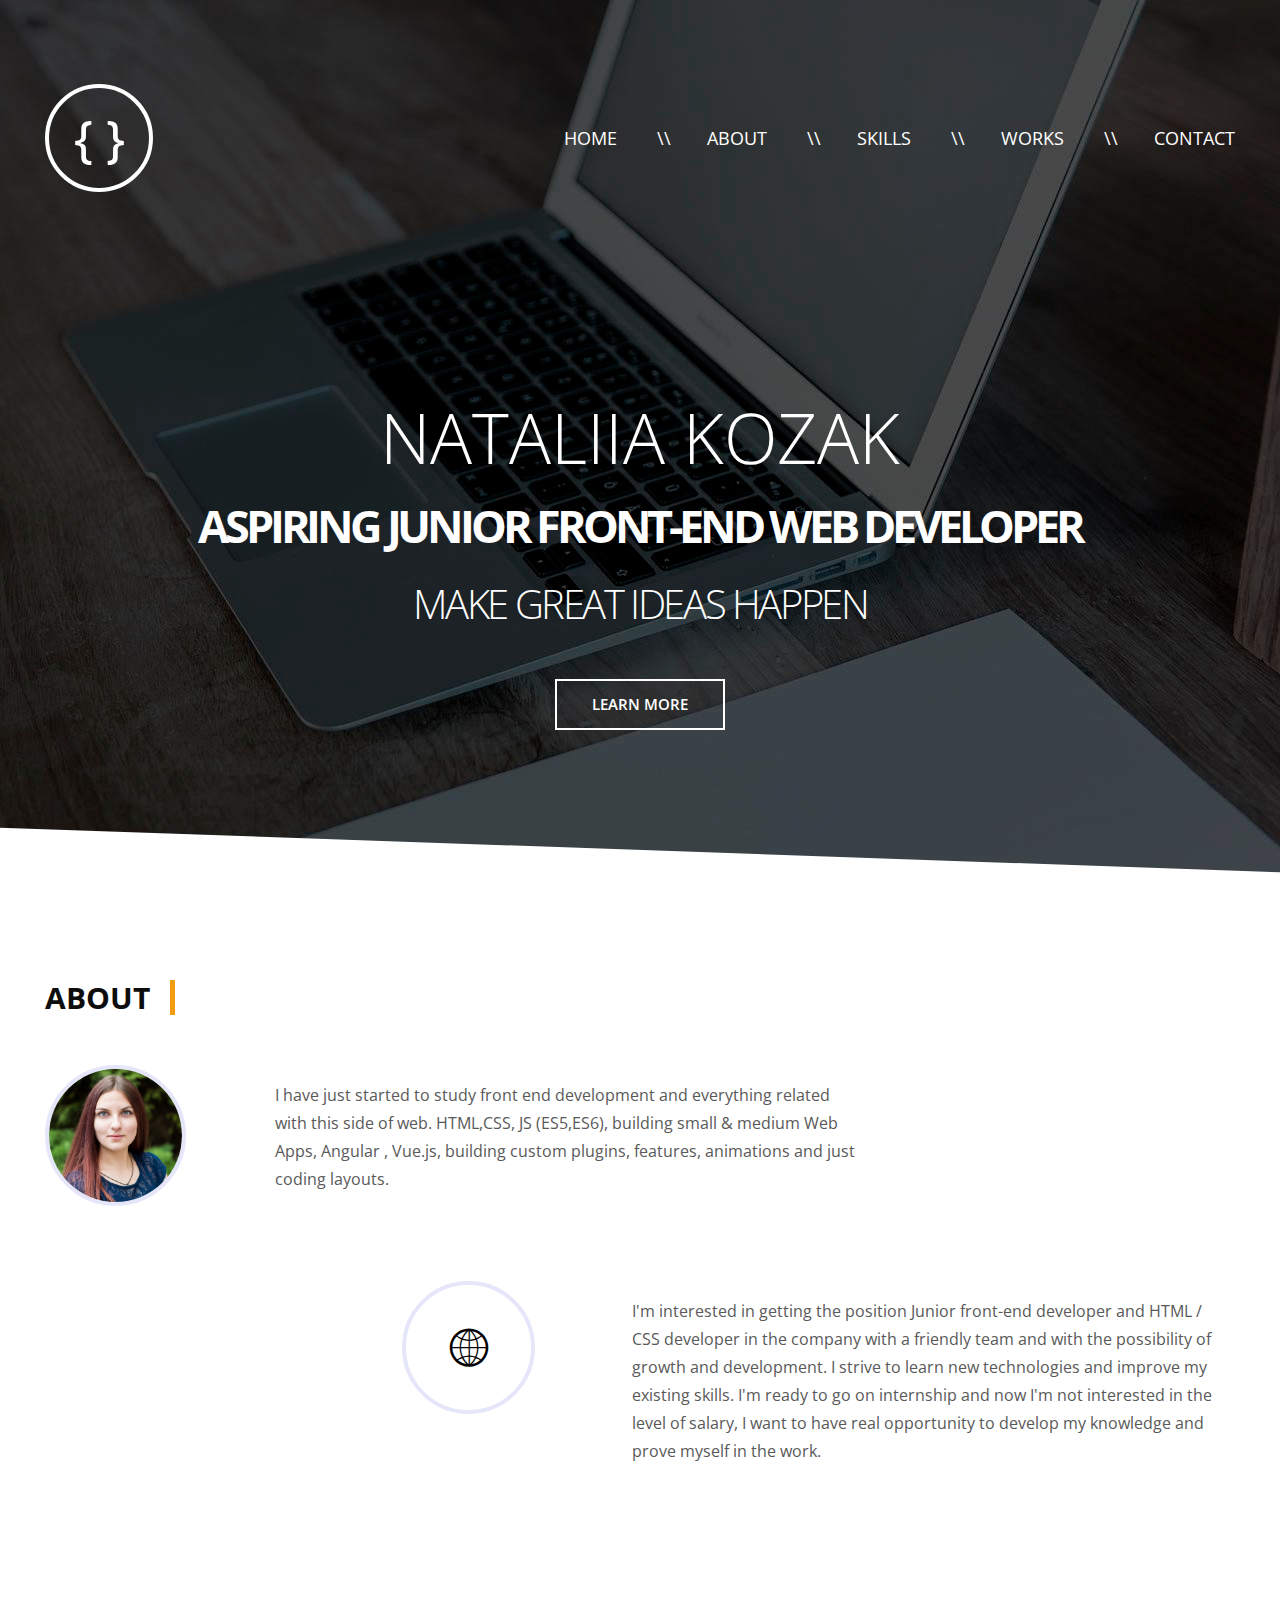
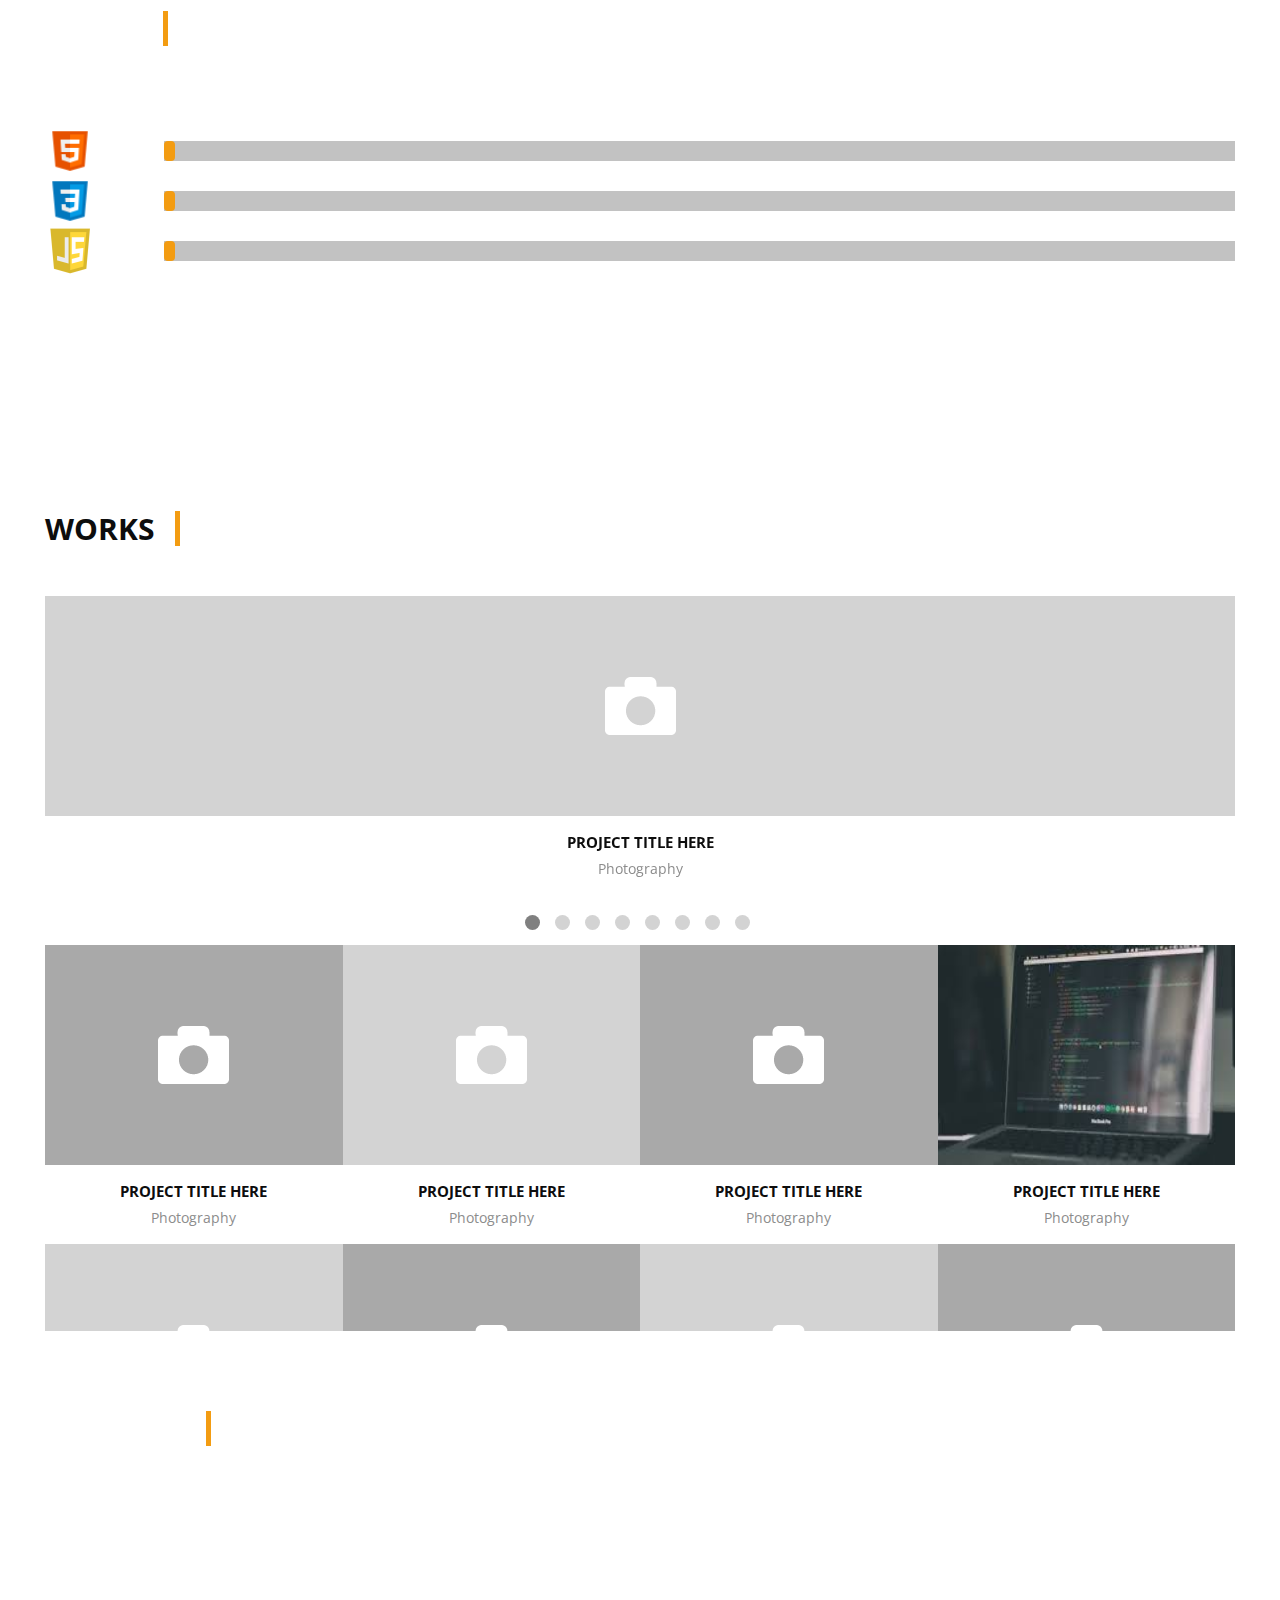
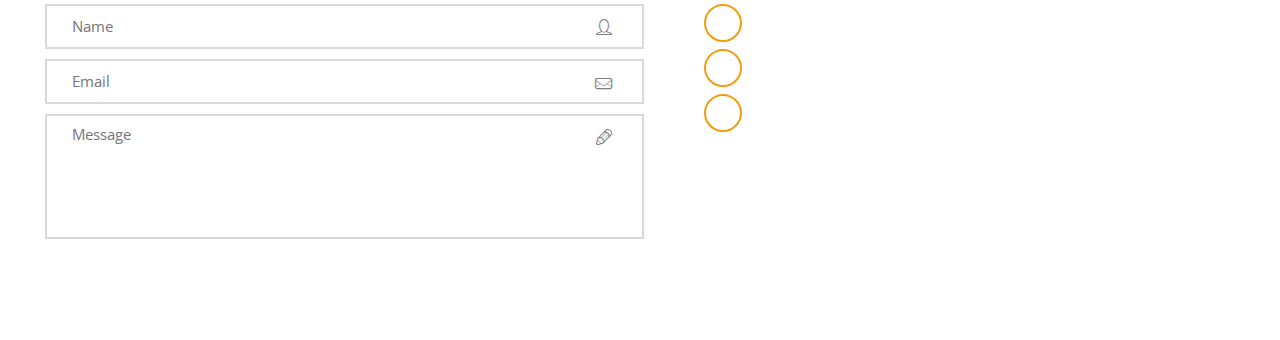
==== commit 054a5797: "section work changed" ====
--- a/index.html
+++ b/index.html
@@ -10,7 +10,8 @@
     <link rel="stylesheet" href="css/normalize.css">
     <link rel="stylesheet" href="css/style.css">
     <link rel="stylesheet" href="css/icomoon.css">
-
+    <link rel="stylesheet" href="css/slick.css">
+    <link rel="stylesheet" href="css/slick-theme.css">
 
 </head>
 <body>
@@ -18,33 +19,48 @@
     <div class="container ">
         <div class="header-container ">
             <div class="logo"><a href="#"> { }</a></div>
-            <div class="nav">
-                <ul class="menu">
-                    <li class="menu__item">
-                        <a class="menu__link">Home</a></li>
-                    <li class="menu__item">
-                        <a href="#about" class="menu__link">About</a></li>
-                    <li class="menu__item">
-                        <a href="#skills" class="menu__link">Skills</a></li>
-                    <li class="menu__item">
-                        <a href="#works" class="menu__link">Works</a></li>
-                    <li class="menu__item">
-                        <a href="#contact" class="menu__link">Contact</a>
-                    </li>
-                </ul>
-
-            </div>
-        </div>
+            <div class="menu-toggle">
+                <svg class="ham ham3 " viewBox="0 0 100 100" width="80" fill="white"
+                     onclick="this.classList.toggle('active')">
+                    <path
+                            class="line top"
+                            d="m 70,33 h -40 c -11.092231,0 11.883874,13.496726 -3.420361,12.956839 -0.962502,-2.089471 -2.222071,-3.282996 -4.545687,-3.282996 -2.323616,0 -5.113897,2.622752 -5.113897,7.071068 0,4.448316 2.080609,7.007933 5.555839,7.007933 2.401943,0 2.96769,-1.283974 4.166879,-3.282995 2.209342,0.273823 4.031294,1.642466 5.857227,-0.252538 v -13.005715 16.288404 h 7.653568"/>
+                    <path
+                            class="line middle"
+                            d="m 70,50 h -40 c -5.6862,0 -8.534259,5.373483 -8.534259,11.551069 0,7.187738 3.499166,10.922274 13.131984,10.922274 11.021777,0 7.022787,-15.773343 15.531095,-15.773343 3.268142,0 5.177031,-2.159429 5.177031,-6.7 0,-4.540571 -1.766442,-7.33533 -5.087851,-7.326157 -3.321409,0.0092 -5.771288,2.789632 -5.771288,7.326157 0,4.536525 2.478983,6.805271 5.771288,6.7"/>
+                    <path
+                            class="line bottom"
+                            d="m 70,67 h -40 c 0,0 -3.680675,0.737051 -3.660714,-3.517857 0.02541,-5.415597 3.391687,-10.357143 10.982142,-10.357143 4.048418,0 17.88928,0.178572 23.482143,0.178572 0,2.563604 2.451177,3.403635 4.642857,3.392857 2.19168,-0.01078 4.373905,-1.369814 4.375,-3.392857 0.0011,-2.023043 -1.924401,-2.589191 -4.553571,-4.107143 -2.62917,-1.517952 -4.196429,-1.799562 -4.196429,-3.660714 0,-1.861153 2.442181,-3.118811 4.196429,-3.035715 1.754248,0.0831 4.375,0.890841 4.375,3.125 2.628634,0 6.160714,0.267857 6.160714,0.267857 l -0.178571,-2.946428 10.178571,0 -10.178571,0 v 6.696428 l 8.928571,0 -8.928571,0 v 7.142858 l 10.178571,0 -10.178571,0"/>
+                </svg>
+            </div>
+            <ul class="menu">
+                <li class="menu__item">
+                    <a class="menu__link" href="#banner">Home</a></li>
+                <li class="menu__item">
+                    <a href="#about" class="menu__link">About</a></li>
+                <li class="menu__item">
+                    <a href="#skills" class="menu__link">Skills</a></li>
+                <li class="menu__item">
+                    <a href="#works" class="menu__link">Works</a></li>
+                <li class="menu__item">
+                    <a href="#contact" class="menu__link">Contact</a>
+                </li>
+            </ul>
+
+        </div>
+    </div>
     </div>
 </header>
 <section id="banner">
     <div class="container">
-        <h1>
-            Nataliia Kozak
+
+        <h1> Nataliia Kozak
             <span class="bold">Aspiring Junior Front-end web developer </span>
             <span class="small">Make Great Ideas Happen</span>
         </h1>
         <a href="#about" class="btn">Learn More</a>
+
+
     </div>
 </section>
 <section id="about">
@@ -129,7 +145,118 @@
             <h2>Works</h2>
         </div>
 
-        <div class="slider">
+        <div class="portfolio-slider">
+
+            <div class="portfolio_list_item">
+                <a href="#" class="portfolio_list_link"></a>
+                <div class="portfolio_list_img">
+                    <span class="portfolio_icon"><img src="img/photoimg.png"></span>
+                    <a href="#" class="portfolio_list_preview"></a>
+                </div>
+                <div class="portfolio_list_text">
+                    <p class="portfolio_list_title">project Title Here </p>
+                    <p class="portfolio_list_describe">Photography</p>
+                </div>
+
+            </div>
+
+
+            <div class="portfolio_list_item">
+                <a href="#" class="portfolio_list_link"></a>
+                <div class="portfolio_list_img">
+                    <span class="portfolio_icon"> <img src="img/photoimg.png"> </span>
+                    <a href="#" class="portfolio_list_preview"></a>
+                </div>
+                <div class="portfolio_list_text">
+                    <p class="portfolio_list_title">project Title Here</p>
+                    <p class="portfolio_list_describe">Photography</p>
+                </div>
+
+            </div>
+
+
+            <div class="portfolio_list_item">
+                <a href="#" class="portfolio_list_link"> </a>
+                <div class="portfolio_list_img">
+                    <span class="portfolio_icon">  <img src="img/photoimg.png"></span>
+                    <a href="#" class="portfolio_list_preview"></a>
+                </div>
+                <div class="portfolio_list_text">
+                    <p class="portfolio_list_title">project Title Here</p>
+                    <p class="portfolio_list_describe">Photography</p>
+                </div>
+
+            </div>
+
+
+            <div class="portfolio_list_item">
+                <a href="#" class="portfolio_list_link"> </a>
+                <div class="portfolio_list_img">
+                    <img src="img/images.jpg">
+                    <a href="#" class="portfolio_list_preview"></a>
+                </div>
+                <div class="portfolio_list_text">
+                    <p class="portfolio_list_title">project Title Here</p>
+                    <p class="portfolio_list_describe">Photography</p>
+
+
+                </div>
+
+            </div>
+
+
+            <div class="portfolio_list_item">
+                <a href="#" class="portfolio_list_link"></a>
+                <div class="portfolio_list_img">
+                    <span class="portfolio_icon"><img src="img/photoimg.png"></span>
+                    <a href="#" class="portfolio_list_preview"></a>
+                </div>
+                <div class="portfolio_list_text">
+                    <p class="portfolio_list_title">project Title Here</p>
+                    <p class="portfolio_list_describe">Photography</p>
+                </div>
+
+            </div>
+
+
+            <div class="portfolio_list_item">
+                <a href="#" class="portfolio_list_link"> </a>
+                <div class="portfolio_list_img">
+                    <span class="portfolio_icon"><img src="img/photoimg.png"></span>
+                    <a href="#" class="portfolio_list_preview"></a>
+                </div>
+                <div class="portfolio_list_text">
+                    <p class="portfolio_list_title">project Title Here</p>
+                    <p class="portfolio_list_describe">Photography</p>
+                </div>
+
+            </div>
+
+            <div class="portfolio_list_item">
+                <a href="#" class="portfolio_list_link"> </a>
+                <div class="portfolio_list_img">
+                    <span class="portfolio_icon"><img src="img/photoimg.png"></span>
+                    <a href="#" class="portfolio_list_preview"></a>
+                </div>
+                <div class="portfolio_list_text">
+                    <p class="portfolio_list_title">project Title Here</p>
+                    <p class="portfolio_list_describe">Photography</p>
+                </div>
+
+            </div>
+
+            <div class="portfolio_list_item">
+                <a href="#" class="portfolio_list_link"> </a>
+                <div class="portfolio_list_img">
+                    <span class="portfolio_icon"><img src="img/photoimg.png"></span>
+                    <a href="#" class="portfolio_list_preview"></a>
+                </div>
+                <div class="portfolio_list_text">
+                    <p class="portfolio_list_title">project Title Here</p>
+                    <p class="portfolio_list_describe">Photography</p>
+                </div>
+
+            </div>
 
         </div>
 
@@ -250,7 +377,7 @@
     </div>
 </section>
 
-<section class="contact">
+<section id="contact">
     <div class="container">
         <div class="title">
             <h2>Contact</h2>
@@ -281,16 +408,20 @@
             <div class="contact-wrap__right">
                 <h6>Contact Info</h6>
                 <ul class="contact-list">
-                                    <li class="contact-list__item">
-                        <span class="contact-list__icon"><img src="[data-uri]"></span>
-                        <a href="tel:+380931844065">+38(093) 184 40 65</a>, <a href="tel:+380505024736">+38 (050) 502 47 36</a>
+                    <li class="contact-list__item">
+                        <span class="contact-list__icon"><img
+                                src="[data-uri]"></span>
+                        <a href="tel:+380931844065">+38(093) 184 40 65</a>, <a href="tel:+380505024736">+38 (050) 502 47
+                        36</a>
                     </li>
                     <li class="contact-list__item">
-                    <span class="contact-list__icon"><img src="[data-uri]"></span>
-                    <a href="mailto:nataliakozak2017@gmail.com">nataliakozak2017@gmail.com</a>
-                </li>
+                        <span class="contact-list__icon"><img
+                                src="[data-uri]"></span>
+                        <a href="mailto:nataliakozak2017@gmail.com">nataliakozak2017@gmail.com</a>
+                    </li>
                     <li class="contact-list__item">
-                        <span class="contact-list__icon"><img src="[data-uri]"></span>
+                        <span class="contact-list__icon"><img
+                                src="[data-uri]"></span>
                         <a href="https://github.com/Nataly2315">https://github.com/Nataly2315</a>
                     </li>
                 </ul>
@@ -309,7 +440,8 @@
 <script src="https://stackpath.bootstrapcdn.com/bootstrap/4.1.3/js/bootstrap.min.js"
         integrity="sha384-ChfqqxuZUCnJSK3+MXmPNIyE6ZbWh2IMqE241rYiqJxyMiZ6OW/JmZQ5stwEULTy"
         crossorigin="anonymous"></script>
-<script src="js/jquery-3.3.1.min.js"></script>
-<script src="js/custom.js"></script>
+<script type="text/javascript" src="js/jquery-3.3.1.min.js"></script>
+<script type="text/javascript" src="js/slick.min.js"></script>
+<script type="text/javascript" src="js/custom.js"></script>
 </body>
 </html>--- a/css/style.css
+++ b/css/style.css
@@ -1,16 +1,20 @@
-body{
+body {
     background-color: white;
-    color:black;
-    font-family:"Open Sans", Arial, self-serif;
+    color: black;
+    font-family: "Open Sans", Arial, self-serif;
     font-size: 16px;
-}
-
-.container{
+
+}
+
+section {
+    overflow: hidden;
+}
+
+.container {
     max-width: 1190px;
     margin: 0 auto;
     padding: 0 20px;
 }
-
 
 h1 {
     color: #ffffff;
@@ -20,23 +24,23 @@
     text-transform: uppercase;
 
 }
+
 h1 .bold {
-        font-size: 45px;
-        font-weight: 700;
-        letter-spacing: -4.2px;
-        display: block;
-        padding-top: 0.5em;
-    }
-h1 .small{
+    font-size: 45px;
+    font-weight: 700;
+    letter-spacing: -4.2px;
+    display: block;
+    padding-top: 0.5em;
+}
+
+h1 .small {
     font-size: 40px;
     font-weight: 300;
     letter-spacing: -2.4px;
 
 }
 
-
-
-h2{
+h2 {
     display: inline-block;
     color: #0d0d0d;
     font-size: 30px;
@@ -45,33 +49,33 @@
     text-transform: uppercase;
     border-right: 5px solid #f39c12;
     padding-right: 20px;
-}
-
-header{
-position: absolute;
-    top:84px;
+    margin:0;
+}
+
+header {
+    position: absolute;
+    top: 84px;
     left: 0;
     right: 0;
     z-index: 99;
 }
 
-
-
-
-.header-container{
+.header-container {
     display: flex;
     align-items: center;
     justify-content: space-between;
 
 }
 
-
+.menu-toggle{
+    display:none;
+}
 .logo a {
     display: flex;
     align-items: center;
     justify-content: center;
-    width: 150px;
-    height: 150px;
+    width: 100px;
+    height: 100px;
     border: 4px solid #ffffff;
     color: #ffffff;
     font-size: 50px;
@@ -85,6 +89,9 @@
     color: #f39c12;
 }
 
+.slick-initialized .slick-slide {
+    display: none;
+}
 
 .menu {
     list-style: none;
@@ -92,13 +99,13 @@
     justify-content: center;
 }
 
-.menu__item{
+.menu__item {
     margin-left: 90px;
     position: relative;
 }
 
-.menu__item:after{
-    content:"\\\\";
+.menu__item:after {
+    content: "\\\\";
     display: block;
     color: #ffffff;
     font-size: 18px;
@@ -107,14 +114,14 @@
     position: absolute;
     left: 100%;
     margin-left: 40px;
-    top:0;
-}
-
-.menu__item:last-child:after{
+    top: 0;
+}
+
+.menu__item:last-child:after {
     display: none;
 }
 
-.menu__link{
+.menu__link {
     color: #ffffff;
     font-size: 18px;
     font-weight: 400;
@@ -122,7 +129,7 @@
     text-transform: uppercase;
 }
 
-.menu__link:hover{
+.menu__link:hover {
     color: #f39c12;
 
 }
@@ -133,22 +140,20 @@
     padding-bottom: 30px;
     text-align: center;
     background: url(../img/junior.png) no-repeat center top;
-    height: 900px;
+    min-height: 900px;
     background-attachment: fixed;
     position: relative;
 
-
-}
-
+}
 
 #banner::after {
-    position:absolute;
+    position: absolute;
     content: " ";
-    display:block;
-    left:-5%;
-    bottom:-30px;
-    transform:rotate(2deg);
-    width:110%;
+    display: block;
+    left: -5%;
+    bottom: -30px;
+    transform: rotate(2deg);
+    width: 110%;
     height: 80px;
     background: white;
 
@@ -157,7 +162,7 @@
 .btn {
     display: inline-block;
     vertical-align: middle;
-    font-family: 'Open Sans', Arial ,sans-serif;
+    font-family: 'Open Sans', Arial, sans-serif;
     border: 2px solid #ffffff;
     background-color: transparent;
     color: #ffffff;
@@ -165,7 +170,7 @@
     font-weight: 600;
     text-transform: uppercase;
     text-decoration: none;
-    padding: 15px 35px ;
+    padding: 15px 35px;
 }
 
 .btn:hover {
@@ -175,9 +180,6 @@
     border-color: #f39c12;
 }
 
-
-
-
 .title {
     padding-bottom: 50px;
     padding-top: 80px;
@@ -193,11 +195,11 @@
 
 .about-block.second-block {
     float: right;
-    width:70%
-}
-
-.about-block__text{
-    width:70%;
+    width: 70%
+}
+
+.about-block__text {
+    width: 70%;
     display: flex;
     justify-content: space-between;
     margin-right: 20px;
@@ -207,11 +209,9 @@
     clear: both;
 }
 
-
-
-.my-photo{
-    max-width:133px;
-    max-height:133px;
+.my-photo {
+    max-width: 133px;
+    max-height: 133px;
     border: 4px solid lavender;
     border-radius: 50%;
     display: flex;
@@ -222,13 +222,12 @@
     flex: none;
     margin-right: 20px;
 }
+
 .my-photo img {
     display: flex;
     border-radius: 50%;
     width: 100%;
 }
-
-
 
 .about-block__text p {
     color: #595959;
@@ -238,10 +237,10 @@
 
 }
 
-.about-block__icon{
+.about-block__icon {
     border-radius: 50%;
     border: 4px solid lavender;
-    width:125px;
+    width: 125px;
     height: 125px;
     display: flex;
     justify-content: center;
@@ -252,40 +251,38 @@
 
 }
 
-
-.about-block__image{
+.about-block__image {
     background-color: red;
-    width:40%;
-}
-
-.bar-box{
+    width: 40%;
+}
+
+.bar-box {
     width: 100%;
     background: darkgray;
     height: 10px;
 }
 
-
 .tab-list {
     list-style: none;
-    width:100%;
+    width: 100%;
     display: flex;
     padding: 0;
 }
 
-.tab-list__item{
+.tab-list__item {
     display: flex;
     justify-content: space-between;
 
 }
 
-
 /*skills*/
 
-.skills-block{
+.skills-block {
     display: flex;
     justify-content: space-between;
     width: 100%;
     flex-direction: column;
+    padding-top: 30px;
 }
 
 .skills-block__item {
@@ -296,7 +293,7 @@
     align-items: center;
 }
 
-.skills-block__item img{
+.skills-block__item img {
     width: 50px;
     height: 50px;
 }
@@ -304,81 +301,84 @@
 .inside_line, #line-html {
     width: 1%;
     height: 20px;
-     background-color: #f39c12;
-    -webkit-border-radius: 4px 4px 0px 0px;
-    -moz-border-radius: 4px 4px 0px 0px;
-    border-radius: 4px 4px 0px 0px;
-
-
-}
-
-.percents{
+    background-color: #f39c12;
+    -webkit-border-radius: 4px 4px 4px 4px;
+    -moz-border-radius: 4px 4px 4px 4px;
+    border-radius: 4px 4px 4px 4px;
+
+}
+
+.percents {
     font-size: 12px;
     color: white;
     padding: 3px;
     vertical-align: middle;
-display: flex;
+    display: flex;
     justify-content: center;
 }
 
 #skills {
-    width:100%;
-    height:500px;
+    width: 100%;
+    height: 500px;
     box-sizing: border-box;
     background: url(../img/junior.png) no-repeat center top;
     background-attachment: fixed;
     position: relative;
 }
 
-
-
 #skills::before {
-    position:absolute;
+    position: absolute;
     content: " ";
-    display:block;
-    left:-5%;
-    top:-30px;
-    transform:rotate(2deg);
-    width:110%;
+    display: block;
+    left: -5%;
+    top: -50px;
+    transform: rotate(2deg);
+    width: 110%;
     height: 80px;
     background: white;
 
 }
 
 #skills::after {
-    position:absolute;
+    position: absolute;
     content: " ";
-    display:block;
-    left:-5%;
-    bottom:-30px;
-    transform:rotate(2deg);
-    width:110%;
+    display: block;
+    left: -5%;
+    bottom: -30px;
+    transform: rotate(2deg);
+    width: 110%;
     height: 80px;
     background: white;
 
 }
 
-#skills h2{
+#skills h2 {
     color: white;
 }
 
-
 #clear {
-    clear:both;}
-
-
+    clear: both;
+}
 
 .line {
-    width:90%;
-    height:20px;
-    background:#868787;
-
-}
-
+    width: 90%;
+    height: 20px;
+    background: rgba(134, 134, 134, .5);
+
+}
 
 /*works*/
 
-.portfolio{
+#works {
+    height: 900px;
+}
+
+.portfolio-slider {
+    display: none;
+!important;
+}
+
+.portfolio {
     margin-top: 50px;
     display: flex;
     flex-wrap: wrap;
@@ -389,8 +389,6 @@
     width: 25%;
     position: relative;
 
-
-
 }
 
 .portfolio_list_item:hover .portfolio_list_preview {
@@ -402,7 +400,7 @@
 }
 
 .portfolio_list_item:hover .portfolio_list_title {
-   color: #f39c12;
+    color: #f39c12;
 }
 
 .portfolio_list_img img {
@@ -413,8 +411,7 @@
     transition: opacity 0.4s;
 }
 
-
-.portfolio_list_item:hover .portfolio_list_img img{
+.portfolio_list_item:hover .portfolio_list_img img {
     opacity: 0.6;
 }
 
@@ -422,18 +419,17 @@
 
 }
 
-
 .portfolio_list_link {
     position: absolute;
-    top:0;
+    top: 0;
     left: 0;
     right: 0;
     bottom: 0;
     z-index: 2;
 }
 
-.portfolio_list_img{
-    height:220px;
+.portfolio_list_img {
+    height: 220px;
     background-color: darkgray;
     display: flex;
     align-items: center;
@@ -443,12 +439,10 @@
 
 }
 
-
-
-.portfolio_list_item:nth-child(2) .portfolio_list_img ,
+.portfolio_list_item:nth-child(2) .portfolio_list_img,
 .portfolio_list_item:nth-child(4) .portfolio_list_img,
 .portfolio_list_item:nth-child(5) .portfolio_list_img,
-.portfolio_list_item:nth-child(7) .portfolio_list_img{
+.portfolio_list_item:nth-child(7) .portfolio_list_img {
     background-color: lightgrey;
 }
 
@@ -460,13 +454,14 @@
     text-align: center;
 
 }
+
 .portfolio_list_title {
     font-weight: 700;
     text-transform: uppercase;
     margin-bottom: 0;
 }
 
-.portfolio_list_describe{
+.portfolio_list_describe {
     color: #8c8c8c;
     font-size: 14px;
     font-weight: 400;
@@ -475,8 +470,8 @@
 
 .portfolio_list_preview {
     position: absolute;
-    left:50%;
-    top:50%;
+    left: 50%;
+    top: 50%;
     width: 99px;
     height: 99px;
     background: #f39c12 url('../img/plus.png') center no-repeat;
@@ -488,10 +483,7 @@
 
 }
 
-
-
 /*footer*/
-
 
 /*form*/
 
@@ -499,6 +491,7 @@
     position: relative;
     margin-bottom: 10px;
 }
+
 .form-field__icon {
     position: absolute;
     top: 15px;
@@ -509,9 +502,11 @@
     font-size: 16px;
     transition: all 0.3s;
 }
+
 .form-field__icon .icon-mail {
     font-size: 12px;
 }
+
 .form-control {
     display: block;
     padding: 0 70px 0 25px;
@@ -526,10 +521,12 @@
     transition: all 0.3s;
     box-sizing: border-box;
 }
+
 .form-control:focus {
     border-color: #f39c12;
 }
-.form-control:focus + .form-field__icon{
+
+.form-control:focus + .form-field__icon {
     color: #f39c12;
 }
 
@@ -540,48 +537,79 @@
 }
 
 /* Contact ==========================================*/
-.contact{
-
+#contact {
+    box-sizing: border-box;
+    background: url(../img/junior.png) no-repeat center top;
+    background-attachment: fixed;
+    position: relative;
+    padding-bottom: 40px;
+
+}
+
+#contact::before {
+    position: absolute;
+    content: " ";
+    display: block;
+    left: -5%;
+    top: -50px;
+    transform: rotate(2deg);
+    width: 110%;
+    height: 80px;
+    background: white;
+
+}
+
+#contact h2 {
+    color: white;
 
 }
 
 .contact-wrap {
     display: flex;
 }
+
 .contact-wrap .contact-form {
     padding-top: 8px;
 }
+
 .contact-wrap__left {
     width: 53%;
 }
+
 .contact-wrap__right {
     width: 47%;
     flex-shrink: 47%;
     padding-left: 60px;
 }
+
 .contact-wrap h6 {
     margin-bottom: 28px;
 }
+
 .contact-wrap p {
     margin-bottom: 35px;
 }
+
 .contact-list {
     list-style: none;
     padding: 0;
     margin: 40px auto;
 }
+
 .contact-list__item {
     position: relative;
     margin-top: 20px;
     padding-left: 50px;
-    color: #0d0d0d;
+    color: white;
     line-height: 25px;
     letter-spacing: -0.32px;
 
 }
+
 .contact-list__item a {
-    color: #0d0d0d;
-}
+    color: white;
+}
+
 .contact-list__item a:hover {
     text-decoration: none;
     color: #f39c12;
@@ -600,12 +628,12 @@
     justify-content: center;
 }
 
-.contact-list__icon img{
-    width:15px;
+.contact-list__icon img {
+    width: 25px;
 }
 
 h6 {
-    color: #0d0d0d;
+    color: white;
     font-size: 20px;
     font-weight: 700;
     line-height: 25px;
@@ -615,15 +643,242 @@
 
 
 
-
-.nav-container{ background: lightgrey;}
-.f-nav{ z-index: 9999; position: fixed; left: 0; top: 0; width: 100%;
-background: url("../img/junior.jpg"); height: 42px;}
-
-
-
-
-
 .hidden {
     visibility: hidden;
+}
+
+@media screen and (max-width: 699px) {
+
+    body {
+        background-color: white;
+        color: black;
+        font-size: 14px;
+
+    }
+
+    .title {
+        padding-bottom: 20px;
+        padding-top: 50px;
+    }
+
+
+
+    .menu {
+
+        display: none;
+        position: absolute;
+        right: 15px;
+        top:70%;
+        background-color: #8c8c8c;
+        padding: 10px 20px 0 ;
+        transform: rotate(3deg);
+
+
+    }
+
+
+
+    .menu.active {
+        display: block;
+        flex-direction: column;
+        width: 40%;
+        padding: 0;
+    }
+
+    .menu-toggle{
+        display: inline-block;
+        border: 0;
+        background-color: transparent;
+        padding: -5px;
+    }
+
+    .menu-toggle span {
+        height: 2px;
+        width: 37px;
+        background-color: white;
+        display: block;
+
+    }
+
+    .menu-toggle span+span{
+        margin-top: 12px;
+    }
+
+    .menu__item{
+        padding-bottom: 10px;
+        margin-left: 0;
+     }
+
+    .menu__item:after{
+     display: none;
+}
+
+
+
+
+    .blur{
+        filter: blur(5px);
+    }
+
+    .line {
+        fill:none;
+        transition: stroke-dasharray 400ms, stroke-dashoffset 400ms;
+        stroke:white;
+        stroke-width:4;
+        stroke-linecap:round;
+    }
+
+    .ham {
+        cursor: pointer;
+        -webkit-tap-highlight-color: transparent;
+        transition: transform 400ms;
+        -moz-user-select: none;
+        -webkit-user-select: none;
+        -ms-user-select: none;
+        user-select: none;
+    }
+
+    .ham3 .top {
+        stroke-dasharray: 40 130;
+    }
+    .ham3 .middle {
+        stroke-dasharray: 40 140;
+    }
+    .ham3 .bottom {
+        stroke-dasharray: 40 205;
+    }
+    .ham3.active .top {
+        stroke-dasharray: 75 130;
+        stroke-dashoffset: -63px;
+    }
+    .ham3.active .middle {
+        stroke-dashoffset: -102px;
+        stroke: #f39c12;
+    }
+    .ham3.active .bottom {
+        stroke-dasharray: 110 205;
+        stroke-dashoffset: -86px;
+
+    }
+    .logo a {
+        width: 60px;
+        height: 60px;
+        border: 2px solid #ffffff;
+        font-size: 16px;
+    }
+
+    #banner {
+        padding-top: 100px;
+        min-height: 500px;
+        transition: filter 0.6s;
+    }
+
+    h1 {
+        margin-top: 50px;
+    }
+
+    header {
+        top: 40px;
+    }
+
+    .about-block {
+        display: flex;
+        flex-direction: column;
+        width: 100%;
+        margin-bottom: 50px;
+        align-items: center;
+    }
+
+    .about-block__text {
+
+        width: 90%;
+        text-align: justify;
+        margin: 0 auto;
+    }
+
+    .about-block.second-block {
+        float: none;
+        width: 100%;
+        margin: 0 auto;
+    }
+
+    .about-block__icon, .my-photo {
+        margin: 15px auto;
+    }
+
+    .portfolio {
+        display: none;
+    }
+
+    .portfolio-slider {
+        display: block;
+    }
+
+    .slick-initialized .slick-slide {
+        display: block;
+    }
+
+    .contact-wrap {
+        display: flex;
+        flex-direction: column;
+    }
+
+    .contact-wrap__left {
+        width: 100%;
+    }
+
+    .contact-wrap__right {
+        width: 100%;
+        padding: 0;
+    }
+
+    #works {
+        height: 1150px;
+    }
+
+    h1 {
+        font-size: 26px;
+    }
+
+    h1 .bold {
+        font-size: 26px;
+        font-weight: 400;
+        letter-spacing: 0;
+    }
+
+    h1 .small {
+        font-size: 16px;
+        font-weight: 300;
+        letter-spacing: 0;
+    }
+
+    .contact-wrap h6 {
+        margin-top: 30px;
+    }
+
+    #skills{
+        height: 400px;
+    }
+
+    .contact-list__icon {
+        position: absolute;
+        left: 0;
+        top: 2px;
+        width: 20px;
+        height: 20px;
+        border: 2px solid #f39c12;
+        border-radius: 50%;
+        display: flex;
+        align-items: center;
+        justify-content: center;
+    }
+
+    .contact-list__icon img {
+        width: 10px;
+    }
+
+    .contact-list__item {
+        margin-top: 10px;
+
+    }
 }